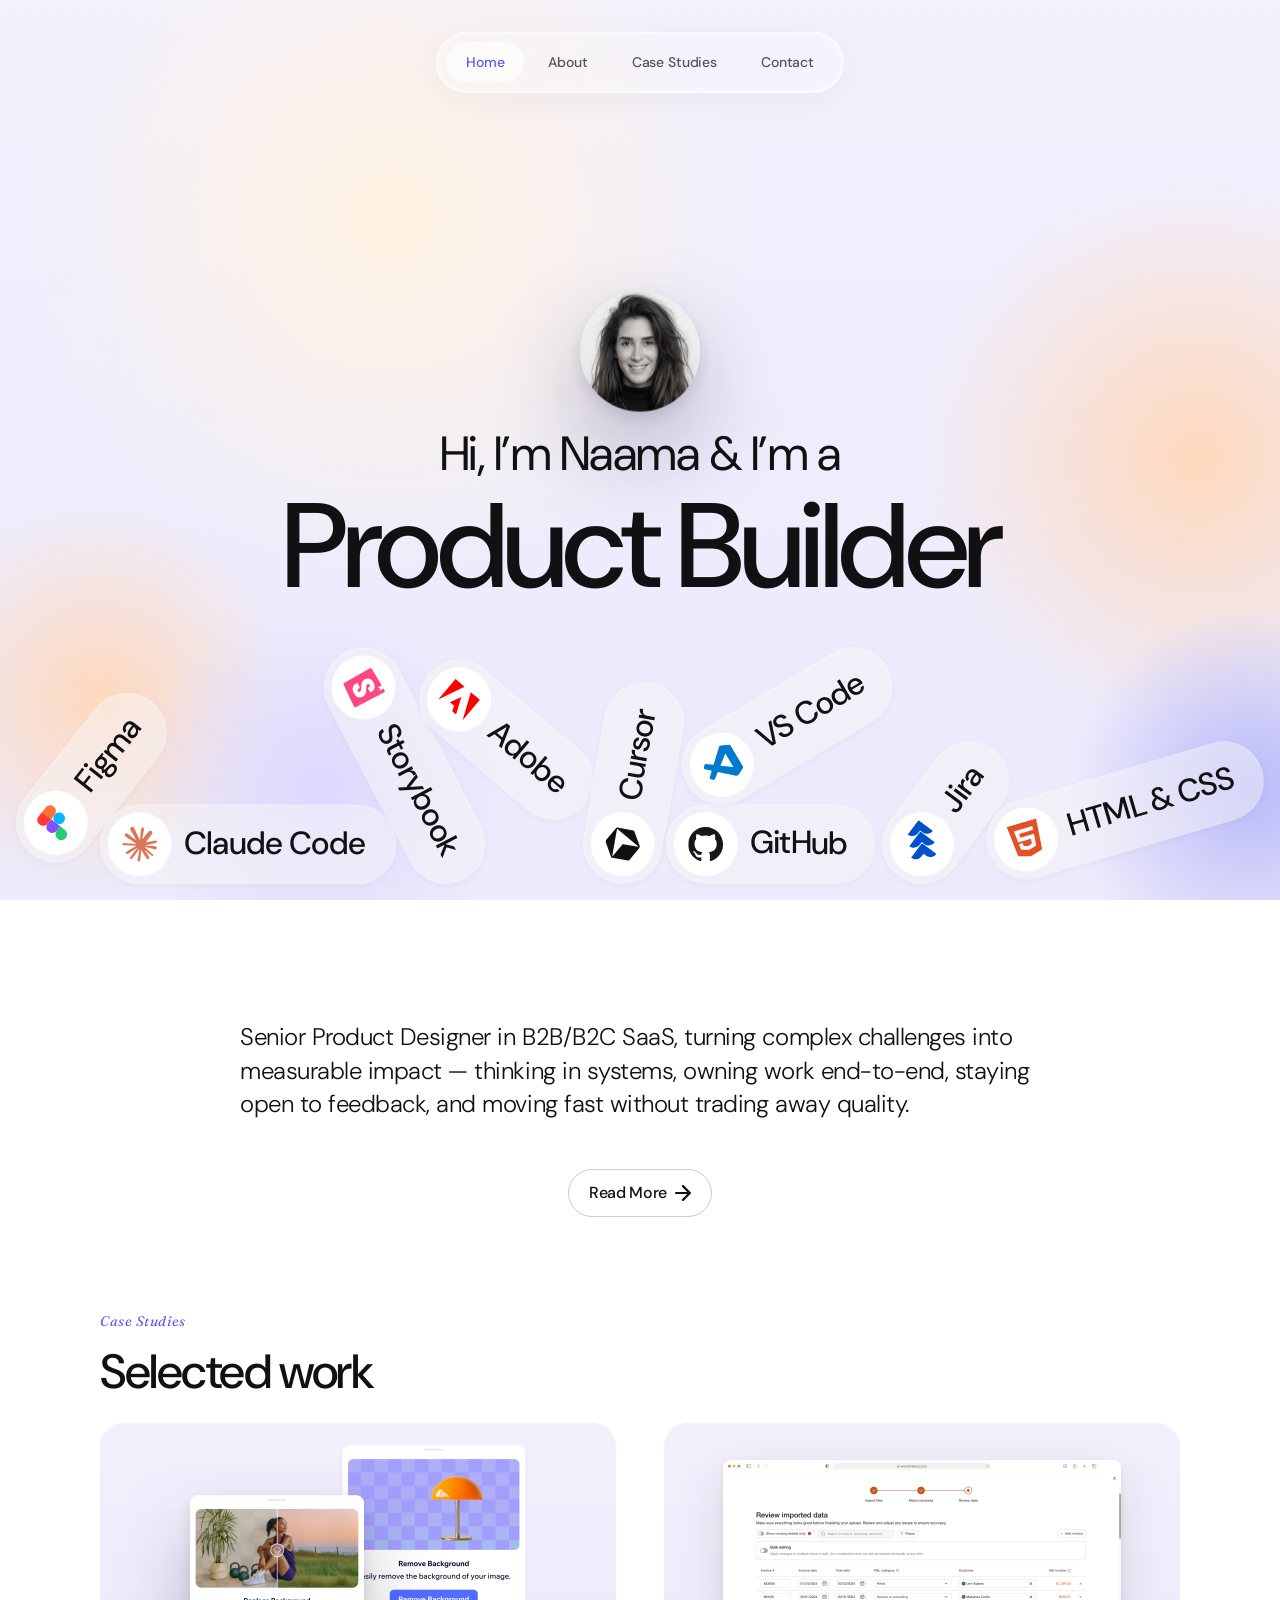
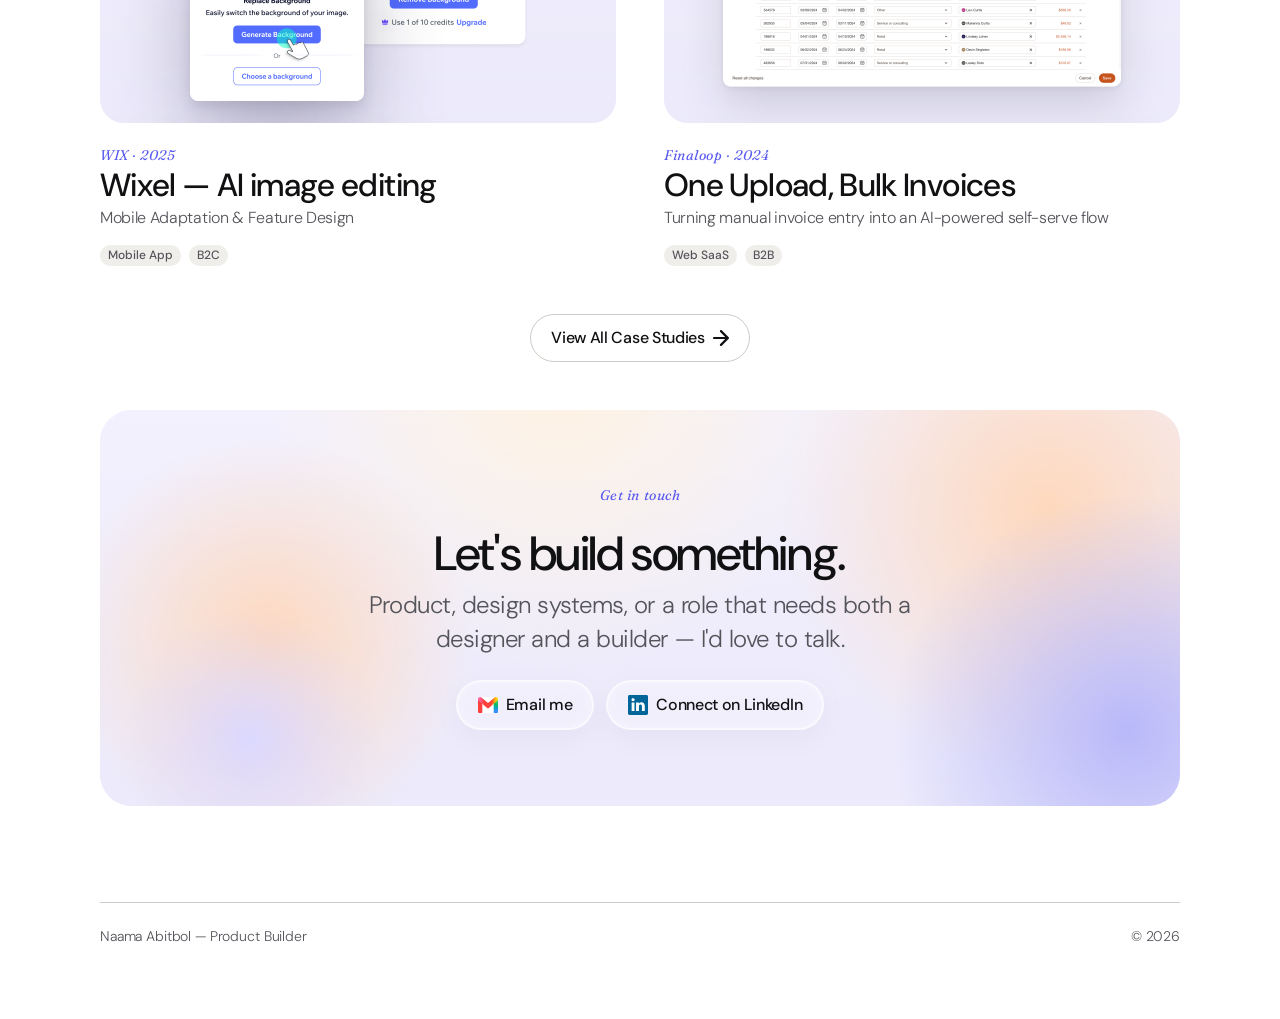
==== index.html @ 1ea3f9e9 "Nav: sticky Back bar on mobile + instant (un-animated) back-to-top The project-page "← Back" bar was" ====
<!DOCTYPE html>
<html lang="en">
<head>
  <meta charset="UTF-8" />
  <meta name="viewport" content="width=device-width, initial-scale=1.0" />
  <title>Naama Abitbol — Product Builder</title>
  <link rel="preconnect" href="https://fonts.googleapis.com" />
  <link rel="preconnect" href="https://fonts.gstatic.com" crossorigin />
  <link rel="stylesheet" href="https://fonts.googleapis.com/css2?family=DM+Sans:ital,opsz,wght@0,9..40,300..700;1,9..40,300..700&display=swap" />
  <link rel="stylesheet" href="https://fonts.googleapis.com/css2?family=Fraunces:ital,opsz,SOFT,WONK@1,9..144,0,1&display=swap" />
  <link rel="stylesheet" href="css/tokens.css?v=6" />
  <link rel="stylesheet" href="css/site.css?v=25" />
  <link rel="stylesheet" href="css/components.css?v=7" />
  <link rel="stylesheet" href="css/mobile.css?v=47" />
</head>
<body>

  <div class="nav-wrap nav-overlay">
    <nav class="nav" aria-label="Main">
      <a href="index.html" class="active">Home</a>
      <a href="about.html">About</a>
      <a href="case-studies.html">Case Studies</a>
      <a href="index.html#contact" data-contact-link>Contact</a>
    </nav>
  </div>

  <!-- Hero -->
  <header class="hero">
    <div class="hero-glows" aria-hidden="true">
      <span class="glow glow-cream"></span>
      <span class="glow glow-peach"></span>
      <span class="glow glow-peach-2"></span>
      <span class="glow glow-lilac"></span>
      <span class="glow glow-periwinkle"></span>
    </div>
    <canvas id="hero-canvas" class="hero-canvas" aria-hidden="true"></canvas>

    <div class="hero-intro">
      <img class="hero-profile" src="assets/home/profile.jpg" alt="Naama Abitbol" />
      <div class="hero-lines">
        <p class="h2 line-1">Hi, I’m Naama &amp; I’m a</p>
        <h1 class="display line-2">Product Builder</h1>
      </div>
    </div>

    <canvas id="chips-canvas" class="chips-canvas" aria-hidden="true"></canvas>

    <!-- measured by the physics sim; visible fallback when motion is reduced -->
    <div class="chips-measure" aria-hidden="true">
      <span class="logo-chip"><span class="logo-circle"><img src="assets/home/chip-figma.svg" alt="" /></span><span class="chip-label">Figma</span></span>
      <span class="logo-chip"><span class="logo-circle"><img src="assets/home/chip-claude.svg" alt="" /></span><span class="chip-label">Claude Code</span></span>
      <span class="logo-chip"><span class="logo-circle"><img src="assets/home/chip-storybook.svg" alt="" /></span><span class="chip-label">Storybook</span></span>
      <span class="logo-chip"><span class="logo-plain"><img src="assets/home/chip-adobe.svg" alt="" /></span><span class="chip-label">Adobe</span></span>
      <span class="logo-chip"><span class="logo-circle"><img src="assets/home/chip-cursor.svg" alt="" /></span><span class="chip-label">Cursor</span></span>
      <span class="logo-chip"><span class="logo-circle"><img src="assets/home/chip-github.svg" alt="" /></span><span class="chip-label">GitHub</span></span>
      <span class="logo-chip"><span class="logo-circle"><img src="assets/home/chip-vscode.svg" alt="" /></span><span class="chip-label">VS Code</span></span>
      <span class="logo-chip"><span class="logo-circle"><img src="assets/home/chip-jira.svg" alt="" /></span><span class="chip-label">Jira</span></span>
      <span class="logo-chip"><span class="logo-circle"><img src="assets/home/chip-html.svg" alt="" /></span><span class="chip-label">HTML &amp; CSS</span></span>
    </div>

  </header>

  <!-- Selected Work -->
  <section class="selected-work">
    <div class="home-bio reveal">
      <p class="body-1">Senior Product Designer in B2B/B2C SaaS, turning complex challenges into measurable impact — thinking in systems, owning work end-to-end, staying open to feedback, and moving fast without trading away quality.</p>
      <a class="btn" href="about.html">Read More<span class="btn-icon arrow-nudge"><img src="assets/shared/icons/arrow-right-s.svg" alt="" /></span></a>
    </div>
    <div class="work-content">
      <div class="work-header reveal">
        <p class="label-serif">Case Studies</p>
        <h2 class="h2-med">Selected work</h2>
      </div>
      <div class="work-cards">
        <a class="project-card reveal" href="projects/wixel.html">
          <div class="cover"><img src="assets/home/cover-wixel.png?v=2" alt="Wixel — AI image editing" loading="lazy" style="width:100%;height:100%;object-fit:cover;display:block;" /></div>
          <div class="card-body">
            <div class="card-head">
              <p class="label-serif">WIX · 2025</p>
              <div class="card-title-row">
                <div class="text-block">
                    <h3 class="h3-med">Wixel — AI image editing</h3>
                    <p class="body-3 desc">Mobile Adaptation &amp; Feature Design</p>
                </div>
                <span class="card-arrow" aria-hidden="true"><img src="assets/shared/icons/arrow-right-16.svg" alt="" /></span>
              </div>
            </div>
            <div class="card-tags">
              <span class="tag-small">Mobile App</span>
              <span class="tag-small">B2C</span>
            </div>
          </div>
        </a>
        <a class="project-card reveal" href="projects/finaloop.html">
          <div class="cover"><img src="assets/home/cover-finaloop.png" alt="One Upload, Bulk Invoices" loading="lazy" style="width:100%;height:100%;object-fit:cover;display:block;" /></div>
          <div class="card-body">
            <div class="card-head">
              <p class="label-serif">Finaloop · 2024</p>
              <div class="card-title-row">
                <div class="text-block">
                    <h3 class="h3-med">One Upload, Bulk Invoices</h3>
                    <p class="body-3 desc">Turning manual invoice entry into an AI-powered self-serve flow</p>
                </div>
                <span class="card-arrow" aria-hidden="true"><img src="assets/shared/icons/arrow-right-16.svg" alt="" /></span>
              </div>
            </div>
            <div class="card-tags">
              <span class="tag-small">Web SaaS</span>
              <span class="tag-small">B2B</span>
            </div>
          </div>
        </a>
      </div>
      <a class="btn reveal" href="case-studies.html">View All Case Studies<span class="btn-icon arrow-nudge"><img src="assets/shared/icons/arrow-right-s.svg" alt="" /></span></a>
    </div>
  </section>

  <!-- Contact -->
  <section class="contact-anchor" id="contact">
    <div class="contact-section">
      <div class="contact-content">
        <p class="label-serif">Get in touch</p>
        <div class="contact-body">
          <h2 class="h2-med">Let's build something.</h2>
          <p class="body-1 sub">Product, design systems, or a role that needs both a designer and a builder — I'd love to talk.</p>
        </div>
        <div class="contact-actions">
          <a class="btn btn-plain" href="mailto:naamaabut@gmail.com"><span class="btn-icon-20"><img src="assets/shared/icons/logo-gmail.svg?v=2" alt="" /></span>Email me</a>
          <a class="btn btn-plain" href="https://www.linkedin.com/in/naama-abitbol-475aa8166/" target="_blank" rel="noopener"><span class="btn-icon-20"><img src="assets/shared/icons/logo-linkedin.svg" alt="" /></span>Connect on LinkedIn</a>
        </div>
      </div>
    </div>
  </section>

  <!-- Footer -->
  <div class="footer-margin" style="max-width: 1080px; padding-top: var(--xxl);">
    <footer class="footer">
      <div class="footer-inner">
        <p>Naama Abitbol — Product Builder</p>
        <p>© 2026</p>
      </div>
    </footer>
  </div>

  <script src="js/vendor/matter.min.js"></script>
  <script src="js/home-hero.js?v=7"></script>
  <script src="js/site.js?v=3"></script>
  <script src="js/fill-button.js"></script>
  <script src="js/contact-glow.js"></script>
</body>
</html>
---- css/tokens.css ----
/* ============================================================
   Portfolio 2026 — tokens.css
   1:1 mirror of the Figma file variables (Portfolio-2026,
   hWWzCSASzzsT63rYOD2FqD). Single source of truth — every
   value below traces to a named Figma variable or text style.
   Do not restyle by hand; sync from Figma.
   ============================================================ */

:root {
  /* color */
  --accent: #5B5BF0;          /* accent */
  --ink: #111113;             /* ink */
  --body: #54545B;            /* body */
  --card: #F5F4F1;            /* card */
  --chip: #EFEEEA;            /* chip (Tag Small 329:1299) */
  --line: #CCCBC5;            /* line */
  --pill: #FFFFFF;            /* pill */
  --ground: #FFFFFF;          /* ground */
  --white: #FFFFFF;           /* Basic/White */
  --primary-500: #7547FF;     /* Primary/Primary 500 (Penny DS) */
  --alpha-10: rgba(255, 255, 255, 0.10);  /* Alpha/10% */
  --alpha-25: rgba(255, 255, 255, 0.25);  /* Alpha/25% */
  --alpha-45: rgba(255, 255, 255, 0.45);  /* Alpha/45% */
  --alpha-60: rgba(255, 255, 255, 0.60);  /* Alpha/60% */
  /* glass pills (Navigation 108:1008, Button/Glass 180:1785): inner white rim from top-left + soft inner shade */
  --glass-glow: inset 10px 10px 20px -6px rgba(255, 255, 255, 0.95), inset 30px 30px 60px -10px rgba(255, 255, 255, 0.55), inset -4px -8px 16px -6px rgba(17, 17, 19, 0.06);
  /* frosted-glass recipe: crisp inner highlight + backdrop blur (nav + glass buttons) */
  --glass-bg: rgba(255, 255, 255, 0.20);
  --glass-border-color: rgba(255, 255, 255, 0.60);
  --glass-shadow: inset 0 0 12px rgba(255, 255, 255, 0.3), 0 8px 32px rgba(0, 0, 0, 0.04);
  --glass-blur: blur(12px);

  /* spacing */
  --3xs: 2px;
  --xxs: 4px;
  --xs: 8px;
  --s: 12px;
  --sm: 16px;
  --m: 20px;
  --ml: 24px;
  --l: 32px;
  --xl: 40px;
  --xxl: 48px;
  --max: 72px;

  /* radius */
  --radius-xxs: 4px;
  --radius-xs: 8px;
  --radius-s: 12px;
  --radius-sm: 16px;
  --radius-md: 20px;
  --radius-lg: 24px;
  --radius-xl: 32px;
  --radius-full: 999px;

  /* effects */
  --shadow-card: 0 1px 2px rgba(17, 17, 19, 0.04), 0 12px 40px rgba(17, 17, 19, 0.06);   /* Shadow/Card */
  --shadow-float: 0 6px 16px rgba(30, 25, 60, 0.12), 0 40px 90px rgba(30, 25, 60, 0.28); /* Shadow/Float */
  --shadow-shot: 0 2px 6px rgba(17, 17, 19, 0.08), 0 18px 50px rgba(17, 17, 19, 0.14);   /* Shadow/Shot */
  --shadow-nav: 0 2px 6px rgba(17, 17, 19, 0.08);

  /* hero / contact gradient fills */
  --grad-top: #f3f1fe;
  --grad-bottom: #eceafb;
}

/* ---------- Type ramp (Desktop/*) ---------- */
.display   { font-size: 120px; font-weight: 500; line-height: 1.05; letter-spacing: -0.04em; } /* Desktop/Display */
.h1        { font-size: 76px;  font-weight: 500; line-height: 1.05; letter-spacing: -0.03em; } /* Desktop/Heading/H1 */
.h2        { font-size: 48px;  font-weight: 400; line-height: 1.1;  letter-spacing: -0.01em; } /* Desktop/Heading/H2 */
.h2-med    { font-size: 48px;  font-weight: 500; line-height: 1.1;  letter-spacing: -0.03em; } /* Desktop/Heading/H2 Medium */
.h3        { font-size: 32px;  font-weight: 400; line-height: 1.1;  letter-spacing: -0.02em; } /* Desktop/Heading/H3 */
.h3-med    { font-size: 32px;  font-weight: 500; line-height: 1.1;  letter-spacing: -0.02em; } /* Desktop/Heading/H3 · Medium */
.number    { font-size: 56px;  font-weight: 500; line-height: 1.2;  letter-spacing: -0.03em; } /* Desktop/Number */
.body-1    { font-size: 24px;  font-weight: 300; line-height: 1.4;  letter-spacing: -0.02em; } /* Desktop/Body/Body 1 */
.body-2    { font-size: 20px;  font-weight: 300; line-height: 1.4;  letter-spacing: -0.02em; } /* Desktop/Body/Body 2 */
.body-2-med{ font-size: 20px;  font-weight: 500; line-height: 1.4;  letter-spacing: -0.03em; } /* Desktop/Body/Body 2 Medium */
.body-2-italic { font-size: 20px; font-weight: 300; font-style: italic; line-height: 1.4; letter-spacing: -0.02em; } /* Desktop/Body/Body 2 Italic */
.body-3    { font-size: 16px;  font-weight: 300; line-height: 1.4;  letter-spacing: -0.02em; } /* Desktop/Body/Body 3 */
.body-3-med{ font-size: 16px;  font-weight: 500; line-height: 1.4;  letter-spacing: -0.02em; } /* Desktop/Body/Body 3 Medium */
.label-med { font-size: 14px;  font-weight: 500; line-height: 1.2;  letter-spacing: -0.01em; } /* Desktop/Label/Medium */
.label-reg { font-size: 14px;  font-weight: 300; line-height: 1.4;  letter-spacing: -0.01em; } /* Desktop/Label/Regular */
.caption   { font-size: 12px;  font-weight: 400; line-height: 1.4;  letter-spacing: 0; }       /* Desktop/Label/Caption */
.caption-med { font-size: 12px; font-weight: 500; line-height: 1.4; letter-spacing: 0; }       /* Desktop/Label/Caption Medium */
.label-serif {                                                                                  /* Desktop/Label/Serif */
  font-family: "Fraunces", serif;
  font-style: italic;
  font-size: 14px;
  font-weight: 400;
  line-height: 1.2;
  letter-spacing: 0.04em;
  color: var(--accent);
  font-variation-settings: "SOFT" 0, "WONK" 1;
}
---- css/site.css ----
/* ============================================================
   Portfolio 2026 — site.css
   Layout + shared components. Tokens and the type ramp live in
   tokens.css (1:1 from the Figma variables) — link it first.
   ============================================================ */

/* ---------- Base ---------- */
*, *::before, *::after { box-sizing: border-box; }

html { scroll-behavior: smooth; }

body {
  margin: 0;
  background: var(--ground);
  color: var(--ink);
  font-family: "DM Sans", -apple-system, sans-serif;
  font-optical-sizing: auto;
  -webkit-font-smoothing: antialiased;
  text-rendering: optimizeLegibility;
}

img { display: block; max-width: 100%; }
figure, figcaption { margin: 0; padding: 0; }
p { margin: 0; }
h1, h2, h3, h4 { margin: 0; font-weight: inherit; }
a { color: inherit; text-decoration: none; }
button { font: inherit; border: 0; background: none; padding: 0; cursor: pointer; color: inherit; }

/* ---------- Navigation pill ---------- */
.nav-wrap {
  position: sticky;
  top: 0;
  z-index: 100;
  display: flex;
  justify-content: center;
  align-items: flex-start; /* nav keeps its natural height even in the 0-height overlay variant */
  padding: 32px 0 24px;
  pointer-events: none;
}
.nav-wrap .nav { pointer-events: auto; }
/* overlay variant (Home): fixed so it takes zero flow space — the hero stays full-fold behind it */
.nav-wrap.nav-overlay { position: fixed; top: 0; left: 0; right: 0; height: auto; padding: 32px 0 0; overflow: visible; }
.nav {
  display: flex;
  align-items: center;
  gap: var(--xxs);
  padding: var(--xs);
  background: var(--glass-bg);
  border: 2px solid var(--glass-border-color);
  border-radius: var(--radius-full);
  box-shadow: var(--glass-shadow);
  backdrop-filter: var(--glass-blur);
  -webkit-backdrop-filter: var(--glass-blur);
}
/* .nav a states live in components.css (.Tabs 105:1587) */

/* Buttons + LinkButton live in components.css (180:1618, 178:959) */

/* ---------- Project Card ---------- */
/* Project Card — Figma 329:8184 (rest / hover / pressed) */
.project-card {
  flex: 1 1 0;
  min-width: 1px;
  display: flex;
  flex-direction: column;
}
.project-card:focus:not(:focus-visible) { outline: none; }
/* cover: rounded image; shadow lifts on hover, presses in on click */
.project-card .cover {
  height: 300px;
  border-radius: var(--radius-md);
  background: linear-gradient(to bottom, var(--grad-top), var(--grad-bottom));
  overflow: hidden;
  transition: box-shadow 0.3s ease;
}
.project-card:hover .cover { box-shadow: 0 12px 40px rgba(17, 17, 19, 0.06), 0 1px 2px rgba(17, 17, 19, 0.04); }
.project-card:active .cover { box-shadow: 0 2px 4px rgba(17, 17, 19, 0.08); }
.project-card .cover img { width: 100%; height: 100%; object-fit: cover; transition: transform 0.5s cubic-bezier(0.2, 0.7, 0.2, 1); }
.project-card:hover .cover img { transform: scale(1.03); }
/* composed cover: project shot floating over the gradient */
.project-card .cover.cover-shot { position: relative; }
.project-card .cover.cover-shot img {
  position: absolute;
  left: 50%;
  top: 36px;
  transform: translateX(-50%);
  width: 78%;
  height: auto;
  border-radius: 12px;
  box-shadow: 0 24px 60px rgba(30, 25, 60, 0.22), 0 2px 6px rgba(30, 25, 60, 0.08);
  object-fit: initial;
}
.project-card:hover .cover.cover-shot img { transform: translateX(-50%) translateY(-6px); }
/* phone-style cover: tall portrait shots */
.project-card .cover.cover-shot.cover-phone img { width: 38%; }
/* body: no fill, top padding only */
.project-card .card-body {
  display: flex;
  flex-direction: column;
  align-items: flex-start;
  gap: var(--sm);
  padding-top: var(--ml);
}
.project-card .card-head { display: flex; flex-direction: column; align-items: flex-start; gap: var(--xxs); width: 100%; }
.project-card .card-title-row { display: flex; align-items: center; gap: 10px; width: 100%; }
.project-card .text-block { flex: 1 1 0; min-width: 1px; display: flex; flex-direction: column; align-items: flex-start; gap: var(--xxs); }
.project-card .card-body .desc { color: var(--body); }
/* arrow button: hidden at rest, fades in (bordered) on hover, dark-filled on press */
.project-card .card-arrow {
  flex: none;
  width: 40px; height: 40px;
  border-radius: var(--radius-full);
  display: grid; place-items: center;
  border: 1px solid var(--line);
  background: transparent;
  opacity: 0; transform: translateY(-2px);
  transition: opacity 0.25s ease, transform 0.25s ease, background-color 0.2s ease, border-color 0.2s ease;
}
.project-card .card-arrow img { width: 16px; height: 16px; transition: filter 0.2s ease; }
.project-card:hover .card-arrow { opacity: 1; transform: none; }
.project-card:active .card-arrow { background: var(--ink); border-color: var(--ink); }
.project-card:active .card-arrow img { filter: invert(1); }
.project-card .card-tags { display: flex; gap: var(--xs); align-items: center; flex-wrap: wrap; }

/* ---------- Contact section ---------- */
.contact-anchor {
  width: 100%;
  max-width: 1160px;
  margin: 0 auto;
  padding: var(--xxl) var(--xl);
}
.contact-section {
  position: relative;
  height: 396px;
  border-radius: var(--radius-xl);
  overflow: hidden;
  background:
    radial-gradient(closest-side at 38% -6%, rgba(255, 243, 226, 1), rgba(255, 243, 226, 0) 78%),
    radial-gradient(closest-side at 82% 28%, rgba(255, 217, 190, 0.9), rgba(255, 217, 190, 0) 75%),
    radial-gradient(closest-side at 12% 48%, rgba(255, 217, 190, 0.75), rgba(255, 217, 190, 0) 75%),
    radial-gradient(closest-side at 6% 84%, rgba(220, 217, 255, 0.9), rgba(220, 217, 255, 0) 78%),
    radial-gradient(closest-side at 90% 88%, rgba(185, 185, 250, 0.95), rgba(185, 185, 250, 0) 80%),
    linear-gradient(to bottom, var(--grad-top), var(--grad-bottom));
}
.contact-canvas { position: absolute; inset: 0; width: 100%; height: 100%; }
.contact-content {
  position: absolute;
  inset: 0;
  z-index: 1;
  display: flex;
  flex-direction: column;
  align-items: center;
  justify-content: center;
  gap: var(--ml);
  text-align: center;
}
.contact-content .contact-body {
  display: flex;
  flex-direction: column;
  gap: var(--xs);
  max-width: 560px;
}
.contact-content .sub { color: var(--body); }
.contact-actions { display: flex; gap: 12px; }

/* ---------- Footer ---------- */
.footer-margin { width: 100%; margin: 0 auto; padding-top: var(--max); }
/* Figma Footer 274:7895 — border + labels share the wrapper's 1080px box, no inner padding */
.footer {
  background: #fff;
  border-top: 1px solid var(--line);
  padding: var(--ml) 0 var(--max);
}
.footer-inner {
  display: flex;
  align-items: center;
  justify-content: space-between;
  padding: 0;
  font-size: 14px;
  font-weight: 300;
  line-height: 1.4;
  letter-spacing: -0.01em;
  color: var(--body);
}

/* ---------- Scroll reveal (micro) ---------- */
.reveal {
  opacity: 0;
  transform: translateY(24px);
  transition: opacity 0.7s ease, transform 0.7s cubic-bezier(0.2, 0.7, 0.2, 1);
}
.reveal.in { opacity: 1; transform: none; }

@media (prefers-reduced-motion: reduce) {
  .reveal { opacity: 1; transform: none; transition: none; }
  html { scroll-behavior: auto; }
}

/* ============================================================
   HOME
   ============================================================ */
.hero {
  position: relative;
  /* full fold at every viewport (svh = stable height under mobile browser chrome) */
  height: 100vh;
  height: 100svh;
  min-height: 480px;
  overflow: hidden;
  background: linear-gradient(to bottom, var(--grad-top), var(--grad-bottom));
}
.hero-canvas { position: absolute; inset: 0; width: 100%; height: 100%; }
/* CSS fallback glows if canvas JS fails; hidden once canvas is live */
.hero-glows { position: absolute; inset: 0; pointer-events: none; }
.hero.canvas-live .hero-glows { display: none; }
.hero-glows .glow { position: absolute; border-radius: 50%; filter: blur(60px); }
.glow-cream       { left: 12.5%; top: -25.7%; width: 62.5%; height: 91%;  background: rgba(255, 243, 226, 0.9); }
.glow-peach       { left: 52.8%; top: 5.7%;   width: 52.8%; height: 80%;  background: rgba(255, 217, 190, 0.8); }
.glow-peach-2     { left: -6.3%; top: 23.7%;  width: 52.8%; height: 80%;  background: rgba(255, 217, 190, 0.8); }
.glow-lilac       { left: -11.1%; top: 40%;   width: 47.2%; height: 85.7%; background: rgba(220, 217, 255, 0.9); }
.glow-periwinkle  { left: 68.1%; top: 60%;    width: 38.9%; height: 62.9%; background: rgba(185, 185, 250, 0.9); }


.hero-intro {
  position: absolute;
  left: 50%;
  top: 50%;
  transform: translate(-50%, -50%);
  width: min(1080px, 90%);
  display: flex;
  flex-direction: column;
  align-items: center;
  gap: var(--sm);
  text-align: center;
  z-index: 10;
  pointer-events: none;
}
.hero-profile {
  width: 120px;
  height: 120px;
  border-radius: var(--radius-full);
  object-fit: cover;
  box-shadow: 0 40px 90px rgba(30, 25, 60, 0.28), 0 6px 16px rgba(30, 25, 60, 0.12);
}
.hero-lines {
  display: flex;
  flex-direction: column;
  gap: var(--3xs);
  width: 100%;
}

/* hero header entrance (preserved animation language) */
.hero-profile,
.hero-intro .line-1,
.hero-intro .line-2 {
  opacity: 0;
  transform: translateY(28px);
  animation: hero-rise 0.9s cubic-bezier(0.16, 1, 0.3, 1) forwards;
}
.hero-intro .line-1 { animation-delay: 0.08s; }
.hero-intro .line-2 { animation-delay: 0.18s; }
@keyframes hero-rise {
  to { opacity: 1; transform: none; }
}

/* physics chips canvas sits above gradient, below nav */
.chips-canvas { position: absolute; inset: 0; width: 100%; height: 100%; z-index: 20; }
/* hidden DOM chips used for measurement / no-JS fallback */
.chips-measure {
  position: absolute;
  top: 0; left: 0;
  visibility: hidden;
  pointer-events: none;
  display: flex;
  flex-wrap: wrap;
  gap: var(--xs);
}
.logo-chip {
  display: inline-flex;
  align-items: center;
  gap: var(--s);
  padding: var(--xs) var(--ml) var(--xs) var(--xs);
  border-radius: var(--radius-full);
  background: rgba(255, 255, 255, 0.45);
  box-shadow: 0 2px 6px rgba(17, 17, 19, 0.08);
  white-space: nowrap;
}
.logo-chip .logo-circle {
  width: 64px; height: 64px;
  border-radius: 50%;
  background: #fff;
  display: grid;
  place-items: center;
  flex: none;
  overflow: hidden;
}
.logo-chip .logo-circle img { width: 34.9px; height: 34.9px; object-fit: contain; }
.logo-chip .logo-plain { width: 64px; height: 64px; flex: none; }
.logo-chip .logo-plain img { width: 100%; height: 100%; }
.logo-chip .chip-label {
  font-size: 32px;
  font-weight: 500;
  line-height: 1.1;
  letter-spacing: -0.02em;
  color: var(--ink);
}
/* reduced-motion fallback: chips shown as a static row at the hero base */
.chips-measure.chips-static {
  visibility: visible;
  top: auto;
  bottom: var(--ml);
  left: 50%;
  transform: translateX(-50%) scale(0.62);
  transform-origin: bottom center;
  width: 150%;
  justify-content: center;
  z-index: 20;
}

/* Selected work */
.selected-work {
  background: #fff;
  display: flex;
  flex-direction: column;
  align-items: center;
  gap: var(--xxl);
  padding: var(--max) 0 0;
}
.home-bio {
  max-width: 800px;
  width: 100%;
  padding: var(--xxl) 0;
  display: flex;
  flex-direction: column;
  align-items: center;
  gap: var(--xxl);
}
.home-bio p { color: var(--ink); text-align: left; width: 100%; } /* Figma 190:1072 */
.work-content {
  width: 100%;
  max-width: 1160px;
  padding: 0 var(--xl);
  display: flex;
  flex-direction: column;
  align-items: center;
  gap: var(--ml);
}
.work-content .btn { margin-top: var(--ml); }
.work-header {
  width: 100%;
  max-width: 1080px;
  display: flex;
  flex-direction: column;
  align-items: flex-start;
  gap: var(--sm);
}
.work-cards {
  width: 100%;
  max-width: 1080px;
  display: flex;
  align-items: stretch;
  gap: var(--xxl);
}

/* ============================================================
   ABOUT
   ============================================================ */
.about-intro {
  width: 100%;
  max-width: 800px;
  margin: 0 auto;
  padding: 120px 0 var(--xxl);
  display: flex;
  flex-direction: column;
  gap: var(--ml);
}
.about-intro .heading-block { display: flex; flex-direction: column; gap: var(--sm); }
.about-intro p.para { color: var(--ink); }
.about-intro .body-2-med { font-size: 20px; font-weight: 500; line-height: 1.4; letter-spacing: -0.03em; color: var(--ink); }

.numbered-list { display: flex; flex-direction: column; gap: var(--xs); }
.numbered-list .list-item { display: flex; gap: var(--xs); align-items: flex-start; }
.numbered-list .num { font-size: 20px; font-weight: 300; line-height: 1.4; letter-spacing: -0.02em; color: var(--ink); white-space: nowrap; }
.numbered-list .text { flex: 1; font-size: 20px; font-weight: 300; line-height: 1.4; letter-spacing: -0.02em; color: var(--ink); }
.numbered-list .text strong { font-weight: 500; letter-spacing: -0.03em; }

/* Recommendations strip */
.recs {
  width: 100%;
  max-width: 1160px;
  margin: 0 auto;
  padding: var(--xxl) var(--xl);
  display: flex;
  flex-direction: column;
  gap: var(--ml);
}
.recs .label-serif { letter-spacing: 4px; }
.reviews {
  background: var(--card);
  border-radius: var(--radius-xl);
  padding: var(--xxl);
  display: flex;
  gap: var(--ml);
  overflow-x: auto;
  scroll-snap-type: x mandatory;
  /* keep snap points inside the 48px padding (otherwise the first card snaps flush to the edge) */
  scroll-padding: 0 var(--xxl);
  -webkit-overflow-scrolling: touch;
}
.reviews::-webkit-scrollbar { height: 8px; }
.reviews::-webkit-scrollbar-thumb { background: var(--line); border-radius: 999px; }
.reviews .review {
  flex: none;
  width: 744px;
  max-width: 82vw;
  border: 1px solid var(--line);
  border-radius: var(--radius-lg);
  overflow: hidden;
  scroll-snap-align: start;
  background: #fff;
}
.reviews .review img { display: block; width: 100%; height: auto; }

.experience {
  width: 100%;
  max-width: 800px;
  margin: 0 auto;
  padding: var(--xxl) 0;
  display: flex;
  flex-direction: column;
  align-items: center;
  gap: var(--ml);
}
.experience .label-serif { width: 100%; letter-spacing: 4px; }
.exp-rows { width: 100%; }
.exp-row {
  display: flex;
  align-items: flex-start;
  padding: 20px 0;
  border-top: 1px solid var(--line);
  font-size: 16px;
  line-height: 1.4;
  letter-spacing: -0.02em;
  transition: background-color 0.25s ease;
}
.exp-row:hover { background: linear-gradient(to right, transparent, rgba(245, 244, 241, 0.8) 12%, rgba(245, 244, 241, 0.8) 88%, transparent); }
.exp-row .company { width: 280px; font-weight: 500; color: var(--ink); }
.exp-row .role { flex: 1; font-weight: 300; color: var(--body); }
.exp-row .years { width: 120px; text-align: right; font-weight: 300; color: var(--body); }

/* ============================================================
   CASE STUDIES
   ============================================================ */
.cs-header {
  width: 100%;
  max-width: 800px;
  margin: 0 auto;
  padding: 120px 0 var(--xxl);
  display: flex;
  flex-direction: column;
  gap: var(--ml);
}
.cs-header .heading-block { display: flex; flex-direction: column; gap: var(--sm); }
.cs-header .sub { color: var(--ink); }
.cs-grid {
  width: 100%;
  max-width: 1160px;
  margin: 0 auto;
  padding: var(--xxl) var(--xl);
  display: flex;
  flex-direction: column;
  align-items: center;
  gap: var(--xxl);
}
.cs-row {
  width: 100%;
  max-width: 1080px;
  display: flex;
  align-items: stretch;
  gap: var(--xxl);
}
/* last row with a single card keeps half width, left-aligned */
.cs-row.single { justify-content: flex-start; }
.cs-row.single .project-card { flex: 0 1 calc((100% - var(--xxl)) / 2); }

/* ============================================================
   Responsive — mobile adaptation from the same tokens
   ============================================================ */
@media (max-width: 900px) {
  .display { font-size: 64px; letter-spacing: -0.05em; }
  .h1 { font-size: 48px; }
  .h2, .h2-med { font-size: 36px; }
  .body-1 { font-size: 20px; }

  .work-cards, .cs-row { flex-direction: column; }
  .home-bio, .about-intro, .experience, .cs-header { padding-left: var(--ml); padding-right: var(--ml); }
  .footer { width: calc(100% - 48px); margin: 0 auto; }
  .contact-anchor { padding: 0 var(--ml); }
  .contact-content { padding: 0 var(--ml); }
  .contact-content .contact-body { max-width: 100%; }
  .contact-actions { flex-wrap: wrap; justify-content: center; }
  .exp-row { flex-wrap: wrap; gap: 4px; }
  .exp-row .company { width: 100%; }
  .exp-row .role { flex: 1 1 auto; }
  .exp-row .years { width: auto; }
}
@media (max-width: 540px) {
  .display { font-size: 48px; letter-spacing: -0.03em; }
  .h1 { font-size: 40px; }
  .h2, .h2-med { font-size: 32px; }
  .h3, .h3-med { font-size: 24px; }
  .body-1 { font-size: 20px; }
  .hero-profile { width: 96px; height: 96px; }
  .nav a { padding: var(--s) var(--sm); }
  .contact-section { height: auto; padding: var(--max) 0; }
  .contact-content { position: relative; inset: auto; padding: 0 var(--sm); }
  .contact-actions { flex-wrap: wrap; justify-content: center; }
}

/* ---------- Small phones (iPhone 13+, Android 360-430) ---------- */
@media (max-width: 400px) {
  .nav { gap: 0; padding: 6px; }
  .nav a { padding: 10px 12px; font-size: 13px; }
}
@media (max-width: 480px) {
  .about-intro { padding-top: 96px; }
  .cs-header { padding-top: 96px; }
  .home-bio p { text-align: left; }
  .selected-work { padding-top: var(--xxl); }
  .work-cards { flex-direction: column; }
  .reviews { padding: var(--sm); gap: var(--sm); scroll-padding: 0 var(--sm); }
  .reviews .review { max-width: 88vw; }
  .recs { padding: var(--l) var(--sm); }
  .contact-anchor { padding: var(--l) var(--sm); }
  .footer { width: calc(100% - 32px); margin: 0 auto; padding: var(--ml) 0 var(--l); }
  .footer-margin { padding-top: var(--l) !important; }
  .exp-row { font-size: 15px; }
  .cs-grid { padding: var(--l) var(--sm); }
  .cs-row { flex-direction: column; }
}
---- css/components.css ----
/* ============================================================
   Portfolio 2026 — components.css
   Component library, 1:1 from the Figma "Components" section
   (158:237). Every state below maps to a Figma variant:
   - Button        180:1618  Size=Small/Large · Type=Default/Glass · State=Default/Hover
   - .Tabs         105:1587  State=Default/Hover/selected
   - LinkButton    178:959   State=Default/Hover/Pressed
   - ButtonIcon    107:1702  State=Default/hover/pressed
   - Tag           103:17773 · Coaunter 106:1606
   Hover fill animation (cursor-origin clip-path) — js/fill-button.js.
   ============================================================ */

/* ---------- Button (pill) ---------- */
.btn {
  display: inline-flex;
  align-items: center;
  gap: var(--xs);
  padding: var(--s) var(--m);
  border-radius: var(--radius-full);
  background: var(--pill);
  border: 1px solid var(--line);
  font-size: 16px;
  font-weight: 500;
  line-height: 1.4;
  letter-spacing: -0.02em;
  color: var(--ink);
  position: relative;
  overflow: hidden;
  isolation: isolate;
  cursor: pointer;
  -webkit-tap-highlight-color: transparent;
  transition: color 0.2s ease, border-color 0.2s ease, transform 0.18s cubic-bezier(0.2, 0.7, 0.3, 1.2);
}
/* Size=Large */
.btn.btn-lg { padding: var(--s) var(--ml); gap: var(--s); font-size: 24px; }
/* cursor-origin fill layer (js/fill-button.js) */
.btn .btn-fill {
  position: absolute;
  inset: 0;
  z-index: 0;
  background: var(--ink);
  clip-path: circle(0px at 50% 50%);
  pointer-events: none;
  will-change: clip-path;
}
.btn .btn-label {
  position: relative;
  z-index: 1;
  display: inline-flex;
  align-items: center;
  gap: inherit;
}
/* State=Hover (Type=Default): ink fill, ground label */
.btn:hover { color: var(--ground); }
.btn:hover .btn-icon img,
.btn:hover .btn-icon-20 img { filter: invert(1); }
.btn .btn-icon img, .btn .btn-icon-20 img { transition: filter 0.2s ease; }
.btn:active { transform: scale(0.97); }
/* Type=Glass: transparent → pill-white fill on hover; brand icons stay colored */
/* Glass (180:1785): glass pill — Alpha/10 fill + inner rim glow, like the Navigation pills */
.btn.btn-plain {
  background: var(--glass-bg);
  border: 2px solid var(--glass-border-color);
  color: var(--ink);
  box-shadow: var(--glass-shadow);
  backdrop-filter: var(--glass-blur);
  -webkit-backdrop-filter: var(--glass-blur);
}
.btn.btn-plain .btn-fill { background: var(--pill); }
.btn.btn-plain:hover { color: var(--ink); }
.btn.btn-plain:hover .btn-icon img,
.btn.btn-plain:hover .btn-icon-20 img { filter: none; }
/* fallback when JS didn't attach the fill layer */
.btn:not(.has-fill):hover { background: var(--ink); }
.btn.btn-plain:not(.has-fill):hover { background: var(--pill); }

.btn .btn-icon { width: 16px; height: 16px; display: grid; place-items: center; flex: none; }
.btn .btn-icon img { width: 100%; height: 100%; }
.btn .btn-icon-20 { width: 20px; height: 20px; display: grid; place-items: center; flex: none; }
.btn .btn-icon-20 img { width: 100%; height: 100%; object-fit: contain; }
.btn:hover .arrow-nudge { transform: translateX(2px); }
.arrow-nudge { transition: transform 0.2s ease; }

/* ---------- .Tabs (navigation items) ---------- */
.nav a {
  display: block;
  padding: var(--s) var(--m);
  border-radius: var(--radius-full);
  font-size: 14px;
  font-weight: 500;
  line-height: 1.2;
  letter-spacing: -0.01em;
  color: var(--body);
  transition: color 0.2s ease, background-color 0.2s ease, transform 0.15s ease;
}
/* State=Hover: ink text (no background, per 184:2236) */
.nav a:hover { color: var(--ink); }
.nav a:active { transform: scale(0.96); }
/* State=selected */
.nav a.active { background: var(--alpha-60); color: var(--accent); }

/* ---------- LinkButton (Read case study) ---------- */
.link-btn {
  display: inline-flex;
  align-items: center;
  gap: var(--xxs);
  font-size: 14px;
  font-weight: 500;
  line-height: 1.2;
  letter-spacing: -0.01em;
  color: var(--ink);
  transition: color 0.15s ease;
}
.link-btn .icon { width: 16px; height: 16px; display: grid; place-items: center; transition: transform 0.2s ease; }
/* arrow as currentColor mask so it follows the label color in every state (Figma 178:956) */
.link-btn .icon img { display: none; }
.link-btn .icon::after {
  content: '';
  width: 10.83px; height: 10.83px;
  background: currentColor;
  -webkit-mask: url("../assets/shared/icons/arrow-right-s.svg") center / contain no-repeat;
  mask: url("../assets/shared/icons/arrow-right-s.svg") center / contain no-repeat;
}
/* State=Hover: arrow nudge only (no underline) */
.link-btn, .link-btn:hover, .link-btn:active,
.project-card:hover .link-btn, .project-card:active .link-btn { text-decoration: none; }
.link-btn:hover .icon, .project-card:hover .link-btn .icon { transform: translateX(3px); }
/* State=Pressed: accent label + accent arrow (no underline) */
.link-btn:active, .project-card:active .link-btn { color: var(--accent); }

/* ---------- Scroll arrows for sideways galleries ---------- */
.scroll-wrap { position: relative; width: 100%; --fade-bg: var(--card); }
/* soft edge fade (in the card's bg color) so scrollable content doesn't cut off sharply */
.scroll-wrap::before, .scroll-wrap::after {
  content: ''; position: absolute; top: 0; bottom: 0; width: 64px;
  z-index: 4; pointer-events: none; opacity: 0; transition: opacity 0.25s ease;
}
.scroll-wrap::before { left: 0; background: linear-gradient(to right, var(--fade-bg), rgba(0,0,0,0)); }
.scroll-wrap::after { right: 0; background: linear-gradient(to left, var(--fade-bg), rgba(0,0,0,0)); }
.scroll-wrap.can-prev::before { opacity: 1; }
.scroll-wrap.can-next::after { opacity: 1; }
.scroll-arrow {
  position: absolute; top: 50%; transform: translateY(-50%);
  z-index: 5;
  width: 40px; height: 40px;
  border: 0; border-radius: var(--radius-full);
  background: rgba(255, 255, 255, 0.85);
  box-shadow: var(--shadow-nav);
  display: grid; place-items: center;
  cursor: pointer;
  opacity: 0; pointer-events: none;
  transition: opacity 0.25s ease, background-color 0.2s ease;
}
.scroll-arrow.show { opacity: 1; pointer-events: auto; }
.scroll-arrow:hover { background: #fff; }
.scroll-arrow.prev { left: 12px; }
.scroll-arrow.next { right: 12px; }
.scroll-arrow::after {
  content: '';
  width: 16px; height: 16px;
  background: var(--ink);
  -webkit-mask: url("../assets/shared/icons/arrow-right-16.svg") center / contain no-repeat;
  mask: url("../assets/shared/icons/arrow-right-16.svg") center / contain no-repeat;
}
.scroll-arrow.prev::after {
  -webkit-mask-image: url("../assets/shared/icons/arrow-left-16.svg");
  mask-image: url("../assets/shared/icons/arrow-left-16.svg");
}

/* ---------- ButtonIcon (40px circle, back arrow) ---------- */
.btn-icon-40 {
  width: 40px; height: 40px;
  border-radius: var(--radius-full);
  display: grid;
  place-items: center;
  flex: none;
  background: rgba(0, 0, 0, 0);
  transition: background-color 0.2s ease, border-color 0.2s ease, transform 0.15s cubic-bezier(0.2, 0.7, 0.3, 1.2);
}
/* Style=glass (107:1702 default): transparent → hover white 45% → pressed white 85% */
.page-nav:hover .btn-icon-40, .btn-icon-40:hover { background: var(--alpha-45); }
.page-nav:active .btn-icon-40, .btn-icon-40:active { background: rgba(255, 255, 255, 0.85); }
/* press micro-feedback (both styles), like the other buttons */
.btn-icon-40:active { transform: scale(0.92); }
/* Style=default (107:1701): bordered → hover chip → pressed line */
.btn-icon-40.style-default { border: 1px solid var(--line); background: transparent; }
.btn-icon-40.style-default:hover { background: var(--chip); border-color: var(--chip); }
.btn-icon-40.style-default:active { background: var(--line); border-color: var(--line); }

/* ---------- Tag ---------- */
.tag {
  display: inline-flex;
  align-items: center;
  justify-content: center;
  height: 33px;
  padding: var(--xs) var(--s);
  border-radius: var(--radius-full);
  background: var(--alpha-45);
  font-size: 14px;
  font-weight: 500;
  line-height: 1.2;
  letter-spacing: -0.01em;
  color: var(--body);
  white-space: nowrap;
}

/* ---------- Tag Small (329:1299): chip-bg pill, 12px medium ---------- */
.tag-small {
  display: inline-flex;
  align-items: center;
  justify-content: center;
  padding: var(--3xs) var(--xs);
  background: var(--chip);
  border-radius: var(--radius-full);
  font-size: 12px;
  font-weight: 500;
  line-height: 1.4;
  letter-spacing: 0;
  color: var(--body);
  white-space: nowrap;
}

/* ---------- Coaunter (22px accent circle) ---------- */
.coaunter {
  flex: none;
  width: 22px; height: 22px;
  border-radius: var(--radius-full);
  background: var(--accent);
  color: var(--pill);
  display: grid;
  place-items: center;
  font-size: 12px;
  font-weight: 600;
  line-height: 18px;
}

@media (prefers-reduced-motion: reduce) {
  .btn .btn-fill { display: none; }
  .btn:hover { background: var(--ink); }
  .btn.btn-plain:hover { background: var(--pill); }
}
---- css/mobile.css ----
/* ============================================================
   mobile.css — mobile implementation of the Figma 375 screens.
   Loads LAST (after components.css) so these overrides win the
   cascade. Desktop is untouched: every rule lives inside a
   max-width media query.

   IMPORTANT — Figma "Mobile mode" resolves the spacing/radius
   tokens to SMALLER values than the code's (desktop) tokens.css.
   These rules therefore use the explicit Mobile-mode px values,
   NOT the same-named code tokens. Mobile-mode scale:
     xxs 4 · xs 6 · s 8 · sm 12 · m 16 · ml 20 · l 24 · xl 32
     · xxl 36 · max 54   |   radius: xs 6 · sm 12 · md 16 · full 999
   ============================================================ */

/* Case-study captions carry a mobile-specific short label (.cap-mobile)
   next to the desktop-length copy (.cap-desktop). Hide the short label
   everywhere by default; the phone media query below swaps them. This is
   the ONE top-level rule in this file — it only affects new classes that
   exist on the case-study pages, so desktop is untouched. */
.cap-mobile { display: none; }

/* Carousel scroll-pagination dots (built by js/carousel-dots.js) exist
   only on the phone; on desktop the arrow controls stay. */
.dots-pagination { display: none; }

/* ============================================================
   01 · Home — 375  (Figma frame 438:7741)
   ============================================================ */
@media (max-width: 640px) {

  /* ---- Nav: mobile component (Figma 438:7782) ----
     Full-width bar (white 10%, soft shadow), tabs spread edge-to-edge,
     only the active tab is a filled pill. Bar + tabs pad py-sm(12)
     px-m(16) → ~62px tall, matching the design. */
  .nav-wrap.nav-overlay { padding: 0; }
  .nav {
    width: 100%;
    justify-content: space-between;
    gap: 0;
    padding: 12px 16px;               /* py-sm 12 · px-m 16 */
    background: var(--alpha-10);
    border: 0;
    border-radius: 0;
    box-shadow: 0 2px 6px rgba(17, 17, 19, 0.08);
  }
  .nav a {
    padding: 12px 16px;               /* py-sm 12 · px-m 16 */
    font-size: 12px;
    white-space: nowrap;
  }
  .nav a.active {
    background: var(--alpha-45);
    border-radius: var(--radius-full);
  }

  /* ---- Hero: lift the intro so the chips get room below it ---- */
  .hero-intro { top: 42%; width: 92%; gap: 8px; }
  .hero-profile { width: 104px; height: 104px; }

  /* ---- Main Container (Figma 438:7758): py-xxl(36), gap-max(54) ---- */
  .selected-work {
    padding-top: 36px;
    padding-bottom: 36px;
    gap: 54px;                        /* gap between Bio and Selected Work */
  }

  /* ---- Bio (438:7759): 20px side margins (ml), own gap-24, no vertical
     padding (the container's py-36 owns the top/bottom). ---- */
  .home-bio { padding: 0 20px; gap: 24px; }
  .home-bio p { text-align: left; }

  /* ---- Selected Work (438:7762): 20px margins, gap-m(16) ---- */
  .work-content { padding-left: 20px; padding-right: 20px; gap: 16px; }
  .work-header { gap: 6px; }          /* eyebrow → "Selected work" (xs) */
  .work-cards { gap: 24px; }          /* between the two cards (l) */
  .work-content > .btn { margin-top: 0; }  /* the 16px section gap owns it */

  /* ---- Project card cover (I438:7767;333:1618): image aspect + radius/md(16) ----
     Desktop pins .cover to 300px; on a 335-wide phone card that over-crops
     the 1032×600 mockup. Follow the image's native 1.72:1 and round to 16. */
  .project-card .cover {
    height: auto;
    aspect-ratio: 1032 / 600;
    border-radius: 16px;              /* radius/md */
  }

  /* ---- Primary buttons: fill the container, label centered
     (Figma 438:7761 Read More / 438:7769 View All). ---- */
  .home-bio .btn,
  .work-content > .btn {
    width: 100%;
    justify-content: center;
  }

  /* ---- Contact: two round icon-only buttons (52×52), centered ----
     Figma 438:7776 — Gmail + LinkedIn as circular glass pills, no text.
     font-size:0 collapses the bare label text node; the .btn-icon-20
     keeps its fixed size so the icon survives. */
  .contact-actions { justify-content: center; gap: 16px; }
  .contact-actions .btn.btn-plain {
    width: 52px;
    height: 52px;
    padding: 0;
    gap: 0;
    border-radius: 50%;
    font-size: 0;
    justify-content: center;
  }
  .contact-actions .btn.btn-plain .btn-icon-20 { width: 22px; height: 22px; }

  /* ---- Contact card (438:7771): radius/md(16), py-xl(32) px-ml(20)
     internal padding, gap-l(24), 20px side margins. ---- */
  .contact-anchor { padding-left: 20px; padding-right: 20px; }
  .contact-content { padding: 0; gap: 24px; }
  .contact-content .contact-body { gap: 8px; }   /* heading → description (s) */
  .contact-section {
    padding: 32px 20px;               /* py-xl 32 · px-ml 20 (was 72/0) */
    border-radius: 16px;              /* radius/md (was 20) */
    background:
      radial-gradient(194px 247px at 82% 8%,  rgba(255, 217, 190, 1), rgba(255, 217, 190, 0) 62%),
      radial-gradient(184px 223px at 10% 20%, rgba(220, 217, 255, 1), rgba(220, 217, 255, 0) 60%),
      radial-gradient(234px 274px at 55% 92%, rgba(185, 185, 250, 1), rgba(185, 185, 250, 0) 58%),
      radial-gradient(134px 171px at 38% 40%, rgba(255, 243, 226, 1), rgba(255, 243, 226, 0) 70%),
      linear-gradient(180deg, #f3f1fe 0%, #eceafb 100%);
  }

  /* ---- Footer: centered + stacked (name over © 2026) — Figma 438:7779 ---- */
  .footer-inner {
    flex-direction: column;
    align-items: center;
    justify-content: center;
    gap: 4px;
    text-align: center;
  }
}

/* ============================================================
   02 · About — 375  (Figma frame 438:7807)
   Contact card, footer and nav are shared with Home (rules above).
   ============================================================ */
@media (max-width: 640px) {

  /* Nav becomes a fixed overlay on the sticky-nav pages too, so the header
     wash runs up behind the translucent bar (no white strip above it). */
  .nav-wrap { position: fixed; top: 0; left: 0; right: 0; z-index: 100; padding: 0; }

  /* ---- Header (438:7808): lavender top wash, 48px heading ----
     pt-96 clears the overlay nav; pb-xxl(36); px-ml(20); gap-sm(12). */
  .about-intro {
    padding: 96px 20px 36px;
    gap: 12px;
    background: linear-gradient(180deg, #f3f1fe 0%, rgba(255, 255, 255, 0) 520px);
  }
  .about-intro .h1 { font-size: 48px; line-height: 1.05; letter-spacing: -0.01em; }
  /* Drop the desktop <br> so the heading wraps naturally on mobile:
     "Designer by / craft, builder / by habit." (matches the design). */
  .about-intro .h1 br { display: none; }
  .about-intro .body-2-med { font-size: 16px; }

  /* ---- Reasons list: 16px, bold title on its own line (438:7815) ---- */
  .numbered-list { gap: 16px; }       /* between reason blocks (m) */
  .numbered-list .num,
  .numbered-list .text { font-size: 16px; }
  .numbered-list .text strong { display: block; }
  .about-intro .body-2.para { font-size: 16px; }

  /* ---- Experience (438:7828): gap-m(16), rows [company … year] / [role] ---- */
  .experience { padding-left: 20px; padding-right: 20px; gap: 16px; }
  .exp-row {
    display: grid;
    grid-template-columns: 1fr auto;
    grid-template-areas:
      "company year"
      "role    role";
    column-gap: 8px;
    row-gap: 2px;
    padding: 14px 0;                  /* Figma py-14 (explicit) */
    align-items: baseline;
    font-size: 16px;
  }
  .exp-row .company { grid-area: company; width: auto; }
  .exp-row .years { grid-area: year; width: auto; font-size: 12px; }
  .exp-row .role { grid-area: role; }
  /* Rows aren't clickable — kill the hover background (it sticks after a
     tap on touch and reads as a selectable/interactive state). */
  .exp-row:hover { background: none; }
  .experience > .btn { width: 100%; justify-content: center; }

  /* ---- Recommendations (438:7861): bare cards, no wrapper box ----
     Figma: eyebrow gap-m(16) to a row of fixed 320×175 cards, gap-s(8),
     radius/sm(12), 1px line border, image object-cover; the next card
     peeks off the right edge. No grey container. */
  .recs { padding-left: 20px; padding-right: 0; gap: 16px; }
  .reviews {
    background: transparent;
    border-radius: 0;
    padding: 0 20px 0 0;              /* first card at the 20px gutter; last card gets 20px */
    gap: 8px;
    scroll-padding-left: 0;
  }
  .reviews .review {
    flex: none;
    width: 320px;
    max-width: none;
    height: 175px;
    border: 1px solid var(--line);
    border-radius: 12px;             /* radius/sm */
  }
  .reviews .review img { width: 100%; height: 100%; object-fit: cover; }

  /* Section eyebrows: desktop widens these to 4px; the mobile serif label
     tracks tight (~0.56px on 14px), so pull them back in. */
  .experience .label-serif,
  .recs .label-serif { letter-spacing: 0.04em; }
}

/* ============================================================
   03 · Case Studies — 375  (Figma frame 438:7783)
   Header mirrors the About header; project cards, contact card,
   footer and nav are shared with Home/About (rules above).
   ============================================================ */
@media (max-width: 640px) {

  /* ---- Header (438:7784): lavender top wash, H1 48px, gap-sm(12) ----
     pt-96 clears the overlay nav; px-ml(20); pb-xxl(36). */
  .cs-header {
    padding: 96px 20px 36px;
    gap: 12px;
    background: linear-gradient(180deg, #f3f1fe 0%, rgba(255, 255, 255, 0) 520px);
  }
  .cs-header .heading-block { gap: 12px; }   /* eyebrow → heading (sm) */
  .cs-header .h1 { font-size: 48px; line-height: 1.05; letter-spacing: -0.01em; }

  /* ---- Grid (438:7788): a single column of 335px cards, py-xxl(36)
     px-ml(20), gap-ml(20) between every card. ---- */
  .cs-grid { padding: 36px 20px; gap: 20px; }
  .cs-row { flex-direction: column; gap: 20px; }
  .cs-row .project-card { flex: none; width: 100%; }
}

/* ============================================================
   04 · Case study pages — 375  (Wixel: Figma frame 438:7882)
   Rebuilt from the Figma mobile export (ground-truth tokens), section
   by section. Mobile-mode px: 3xs2 xxs4 xs6 s8 sm12 m16 ml20 l24 xl32
   xxl36 max54 · radius xs6 sm12 full999. mobile.css loads LAST so it
   wins — but the base rules in case-study.css use 2-class selectors
   (.stat-card .k-number, .cs-inner > .case-card) and the sections
   carry inline padding/gap, so these overrides deliberately match that
   specificity / use !important to actually take effect.

   Cream card (bg --card, radius 12, p-20) is used ONLY by TL;DR, the
   KPI/stat cards, and the mini feature cards. Every image gallery sits
   BARE on the page — no cream wrapper (that's the Figma mobile design).
   ============================================================ */
@media (max-width: 640px) {

  /* ---- Main container: 20px gutters, 32px section rhythm, pt-32 pb-24.
     Kill each section's own vertical padding so the container gap owns
     the spacing (sections carry py-48 / inline padding on desktop). ---- */
  .cs-inner {
    padding: 32px 20px 24px;
    gap: 32px;
    align-items: stretch;
  }
  .cs-inner .sec { padding-top: 0 !important; padding-bottom: 0 !important; }
  .cs-inner > .wide:not(.case-card) {
    gap: 32px !important;
    padding-top: 0 !important;
    padding-bottom: 0 !important;
  }
  /* Highlight statements on Finaloop/Penny are a bare .narrow section with
     an inline py-48; trim to py-24 so it doesn't stack on the container's
     32px gap (Wixel's .cs-highlight already sits at 24). */
  .cs-inner > .narrow:has(> .h1) { padding-top: 24px !important; padding-bottom: 24px !important; }
  .tldr { padding: 0; }
  .kpi-block { padding: 0; gap: 12px; }
  .cs-highlight { padding: 24px 0; }
  .discover { padding: 0; gap: 16px; }
  .cs-footer-margin { padding-top: 0 !important; }

  /* ---- Back nav: a full-width top bar with a LEFT-aligned "← Back"
     (Figma Navigation 438:7911 — h-54, bg alpha-10, px-16 py-6, back
     circle + "Back" label). Replaces the desktop centered floating
     glass pill; the label (hidden by the @480 base rule) comes back. */
  .page-nav {
    position: fixed;                  /* sticky on scroll (was absolute — it
                                         scrolled away with the page). */
    top: 0;
    left: 0;
    right: 0;
    transform: none;
    width: 100%;
    z-index: 100;
    justify-content: flex-start;
    gap: 4px;
    padding: 6px 16px;
    border: 0;
    border-radius: 0;
    background: var(--alpha-10);
    -webkit-backdrop-filter: blur(14px);
    backdrop-filter: blur(14px);      /* frost the content scrolling under
                                         the now-fixed bar so it stays legible. */
    box-shadow: 0 2px 6px rgba(17, 17, 19, 0.08);
  }
  .page-nav .tab-label { display: inline; }
  .page-nav .tab { padding: 8px 16px 8px 8px; }

  /* ---- Carousels on mobile: replace the arrow chevrons with pagination
     dots (js/carousel-dots.js builds .dots-pagination after each scroller).
     One dot per card; the active dot tracks the card nearest centre. ---- */
  .scroll-arrow { display: none !important; }
  .dots-pagination {
    display: flex;
    justify-content: center;
    gap: 6px;
    padding-top: 12px;
    width: 100%;
  }
  .dots-pagination .dot {
    width: 6px;
    height: 6px;
    border-radius: 999px;
    background: var(--line);
    transition: width 0.25s ease, background-color 0.25s ease;
  }
  .dots-pagination .dot.active { width: 18px; background: var(--ink); }

  /* ---- Intra-section gaps: eyebrow→content and heading→body are gap-8;
     the wider text sections are gap-20 (Figma frames). ---- */
  .sec-gap-12 { gap: 8px; }
  .sec-gap-16 { gap: 8px; }
  .sec-gap-24 { gap: 20px; }

  /* ---- Mobile type scale (Figma Mobile text styles) ---- */
  .cs-hero-copy .h1 { font-size: 48px; }        /* hero (438:7885) */
  .cs-hero-copy .subtitle { font-size: 24px; }  /* hero subtitle (438:7886) */
  .cs-inner .h1 { font-size: 48px; }            /* highlight quote (438:7997) */
  .cs-inner .h2-med { font-size: 32px; }        /* H2 Medium */
  .cs-inner .h3-med { font-size: 24px; }        /* H3 Medium */
  .cs-inner .body-2 { font-size: 16px; }        /* Body 2 (site gives 20) */
  .cs-inner .body-3 { font-size: 14px; }        /* Body 3 (base 16) */
  /* "A phone is not a small desktop" is an H2-Medium in Figma (438:7977),
     though the markup tags it h3-med — bump just that one. */
  .sec-gap-24 > .h3-med { font-size: 32px; letter-spacing: -0.01em; }
  /* The comparison-table heading is H3-Medium (24) in Figma (438:8258),
     not h2-med (32) — at 32 it wraps to 3 lines; 24 keeps the intended
     two-line break. */
  .sec-gap-24 > .h2-med { font-size: 24px; letter-spacing: -0.03em; }
  .cs-bullet { font-size: 16px; gap: 6px; }     /* bullets = Body 2 */
  .cs-list, .cs-list.gap-8 { gap: 6px; }

  /* ---- TL;DR: a cream card (438:7913), not plain text. bg card,
     radius 12, p-20; two bullets stacked gap-16, each label→text
     gap-8, text 16px. ---- */
  .tldr-bullets {
    background: var(--card);
    border-radius: 12px;
    padding: 20px;
    grid-template-columns: 1fr;
    gap: 16px;
  }
  .tldr-bullet { gap: 8px; }
  .tldr-bullet .txt { font-size: 16px; }

  /* ---- KPI / stat cards (438:7923): stacked, p-20, radius 12, gap-4;
     label 10 (body), number 42 SemiBold (ink), desc 14 (ink). ---- */
  .stats { flex-direction: column; gap: 12px; }
  /* The five-tap-flow stats are a 2×2 grid, not a stacked column
     (438:8245). Only this instance lives inside a .sec — the KPI .stats
     sits in .kpi-block and stays a single column. */
  .sec .stats { display: grid; grid-template-columns: 1fr 1fr; gap: 12px; }
  .stat-card { padding: 20px; border-radius: 12px; gap: 4px; }
  .stat-card .k-label { font-size: 10px; }
  .stat-card .k-number { font-size: 42px; font-weight: 600; letter-spacing: 0; }
  .stat-card .k-desc { font-size: 14px; color: var(--ink); }

  /* ---- Media cards go BARE: every image gallery sits directly on the
     page (438:7937 / 8018 / 8036 / 8090 / 8101 …) — no cream wrapper,
     no padding, no radius. Captions are 14px, left-aligned. ---- */
  .case-card {
    background: none !important;
    border-radius: 0 !important;
    padding: 0 !important;
    gap: 20px;
  }
  .cs-inner > .case-card { margin: 0; }
  .card-caption {
    align-items: flex-start;
    text-align: left;
    font-size: 14px;
    padding-left: 0 !important;
    padding-right: 0 !important;
  }
  /* Captions: the Figma mobile design shortens the flow captions to a
     label ("Remove Background Flow", "Desktop screenshots", …) and drops
     the "click to enlarge" hints. Swap to the short label, hide the
     desktop copy and hints. Sprint-board caption is dropped entirely. */
  .card-caption .cap-desktop { display: none; }
  .card-caption .cap-mobile { display: block; }
  .card-caption .dim { display: none; }
  .card-caption.cap-hide-mobile { display: none; }

  /* horizontal flows: desktop shots 300×190, phone shots 190×412,
     radius 6, flow gap-12, figcaption gap-6 (438:7939 / 8038 / 8103). */
  .flow { gap: 12px; }
  /* the scroll-edge fade is the card colour (beige) by default; the
     mobile galleries sit on the white page, so fade to white. */
  .cs-inner .scroll-wrap { --fade-bg: var(--ground); }
  .figcaption { gap: 6px; }
  .shot-desktop { width: 300px; height: 190px; border-radius: 6px; }
  .shot-phone { width: 190px; height: 412px; border-radius: 6px; }

  /* field references (438:8023): 8 thumbnails, wrap 4-up, justify-
     between, ~77px wide, radius 6 — override the inline w/h. */
  .img-row-wrap { gap: 8px; justify-content: space-between; }
  .img-row-wrap .shot {
    width: 77px !important;
    height: auto !important;
    aspect-ratio: 77 / 170;
    border-radius: 6px;
  }

  /* consent pair (438:8091): two phones side by side, gap-12. Show each
     screenshot in FULL at its natural aspect — object-fit:cover was
     clipping the sides. */
  .consent-pair { gap: 12px; flex-wrap: nowrap; align-items: flex-start; }
  .consent-pair .shot {
    flex: 1 1 0;
    min-width: 0;        /* let the two phones actually shrink to half —
                            without this their intrinsic width kept them at
                            170px each (170+170+12 > 335), overflowing and
                            clipping past the card's side margins. */
    max-width: none;
    height: auto;
    aspect-ratio: auto;
    border-radius: 8px;
  }
  .consent-pair .shot img { width: 100%; height: auto; object-fit: contain; }

  /* drill-grid (Act 2): single column, two phones per cell. */
  .drill-grid { grid-template-columns: 1fr; gap: 24px; }
  .drill-cell { gap: 8px; }
  .drill-cell .images { gap: 8px; }

  /* ---- "A phone is not a small desktop" cards (438:7978): stacked
     single column gap-12; each p-20 radius-12 gap-6, title 20,
     body 16 (ink). ---- */
  .grid-2x2 { grid-template-columns: 1fr; gap: 12px; }
  .mini-card { border-radius: 12px; padding: 20px; gap: 6px; }
  .mini-card .body-3 { font-size: 16px; color: var(--ink); }

  /* ---- Comparison table (438:8258): each pair becomes two stacked,
     labelled rows — a grey "Desktop" row (muted) over a white "Mobile"
     row (ink), an inline label column instead of a header row. ---- */
  .comparison-table:not(.cols-4) { border-radius: 12px; }
  .comparison-table:not(.cols-4) .row.head { display: none; }
  .comparison-table:not(.cols-4) .row {
    display: block;
    padding: 0;
    gap: 0;
    border-bottom: 1px solid var(--line);
  }
  .comparison-table:not(.cols-4) .row:last-child { border-bottom: 0; }
  .comparison-table:not(.cols-4) .row p {
    display: grid;
    grid-template-columns: 72px 1fr;
    column-gap: 12px;
    align-items: start;
    margin: 0;
    padding: 16px 20px;
    font-size: 14px;
    font-weight: 300;
    line-height: 1.4;
    letter-spacing: -0.01em;
  }
  .comparison-table:not(.cols-4) .row p::before {
    font-size: 10px;
    font-weight: 400;
    line-height: 1.4;
    letter-spacing: 0;
    color: var(--body);
  }
  .comparison-table:not(.cols-4) .row p:first-child {
    background: var(--card);
    color: var(--body);
  }
  .comparison-table:not(.cols-4) .row p:last-child {
    background: var(--ground);
    color: var(--ink);
  }
  .comparison-table:not(.cols-4) .row p:first-child::before { content: "Desktop"; }
  .comparison-table:not(.cols-4) .row p:last-child::before { content: "Mobile"; }

  /* Back To Top: fill the container (438:8318) — full-width outlined pill. */
  .cs-inner > .back-top {
    width: 100%;
    align-self: stretch;
    margin: 0;
    justify-content: center;
  }

  /* ---- Discover: project cards stacked (cover rules shared from the
     Home block above). ---- */
  .discover .cards { flex-direction: column; gap: 24px; }
}

/* ============================================================
   05 · Finaloop case-study specifics — 375  (Figma frame 438:8326)
   Builds on the shared "04" block; only the Finaloop-specific pieces
   live here, scoped to the page via its data-video-root attribute so
   they never touch Wixel or the others.
   ============================================================ */
@media (max-width: 640px) {

  /* Insight cards: p-20 (Figma), not the desktop 20/24. */
  [data-video-root="finaloop-page"] .insight-card { padding: 20px; }
  /* KPI cards have no ordinal number and a larger 24px title (438:8408). */
  [data-video-root="finaloop-page"] .kpi-card h4 { font-size: 24px; }

  /* Finaloop runs a smaller type scale than Wixel: section headings are
     H3-Medium (24) and the highlight is 32 (Wixel used 32 / 48). */
  [data-video-root="finaloop-page"] .cs-inner .h2-med { font-size: 24px; }
  [data-video-root="finaloop-page"] .cs-inner .h1 { font-size: 32px; }

  /* Media-section labels ("Pattern inspirations", "Full flow", "Edge
     Cases", "More Features") are centered 14px regular in Figma. */
  [data-video-root="finaloop-page"] .card-caption {
    align-items: center;
    text-align: center;
  }
  [data-video-root="finaloop-page"] .card-caption p { font-weight: 400 !important; }

  /* Pattern inspirations stays a cream card (438:8452) — the shared rule
     makes every case-card bare, so restore the fill just for this one. */
  [data-video-root="finaloop-page"] .case-card.wide {
    background: var(--card) !important;
    border-radius: 12px !important;
    padding: 16px !important;
    gap: 20px;
  }

  /* Screenshot / video slots: radius 10 for the big steps + full flow,
     radius 6 for the edge-case and more-features thumbs (Figma). */
  [data-video-root="finaloop-page"] .media-video { border-radius: 10px !important; }
  [data-video-root="finaloop-page"] .edge-pair .media-video,
  [data-video-root="finaloop-page"] .features-row .media-video { border-radius: 6px !important; }

  /* Edge cases stay a 2-column grid on mobile (438:8485), not stacked. */
  [data-video-root="finaloop-page"] .edge-pair {
    display: grid;
    grid-template-columns: 1fr 1fr;
    gap: 8px;
  }
  [data-video-root="finaloop-page"] .edge-pair .col { gap: 8px; }
  [data-video-root="finaloop-page"] .edge-pair .img-caption { font-size: 12px; text-align: left; }

  /* More features: a horizontal-scroll row of ~161px cards (438:8494). */
  [data-video-root="finaloop-page"] .features-row { gap: 8px; }
  [data-video-root="finaloop-page"] .features-row .col { width: 161px; gap: 8px; }
  [data-video-root="finaloop-page"] .features-row .img-caption { font-size: 12px; text-align: left; }
}

/* ============================================================
   06 · Penny case-study specifics — 375  (Figma frame 438:8526)
   Scoped to the Penny page via data-video-root. Penny has the most
   custom components (quote bubbles, an animated full-bleed screens
   band, testimonials masonry, a Slack stage, a knowledge grid), so
   most of this block is compacting those for the phone.
   ============================================================ */
@media (max-width: 640px) {

  /* Type scale (like Finaloop): section headings 24, highlight 32. */
  [data-video-root="penny-page"] .cs-inner .h2-med { font-size: 24px; }
  [data-video-root="penny-page"] .cs-inner .h1 { font-size: 32px; }
  /* Penny highlight is py-16 in Figma (Finaloop is 24). */
  [data-video-root="penny-page"] .cs-inner > .narrow:has(> .h1) { padding-top: 16px !important; padding-bottom: 16px !important; }

  /* Insight cards p-20. */
  [data-video-root="penny-page"] .insight-card { padding: 20px; }

  /* ---- Quote bubbles (438:8641): full-width ink pills, stacked gap-24,
     NO CSS tails, 16px centered, py-16 px-12. ---- */
  [data-video-root="penny-page"] .quotes { gap: 24px; padding: 16px 0 !important; }
  [data-video-root="penny-page"] .quote-row { gap: 24px; }
  [data-video-root="penny-page"] .bubble {
    align-self: stretch !important;
    font-size: 16px;
    padding: 16px 12px;
  }
  [data-video-root="penny-page"] .bubble::after { display: none; }

  /* Big single images (atomic components, etc.): radius 12, not 32. */
  [data-video-root="penny-page"] .cs-inner img[style*="radius-xl"] { border-radius: 12px !important; }

  /* Color-contrast block is a WHITE card (438:8707) — the shared rule
     makes case-cards bare, so restore its fill (it carries an inline
     --ground background). */
  [data-video-root="penny-page"] .case-card[style*="--ground"] {
    background: var(--ground) !important;
    border-radius: 12px !important;
    padding: 16px !important;
  }

  /* Nested-components pair (438:8725): stack the two videos. */
  [data-video-root="penny-page"] .case-card > div:has(> .media-video) {
    flex-direction: column !important;
    gap: 12px;
  }

  /* Storybook (438:8740): the two overlapping absolute-positioned shots
     stack full-width on mobile. */
  [data-video-root="penny-page"] .case-card > div[style*="height:392px"] {
    height: auto !important;
    display: flex !important;
    flex-direction: column;
    gap: 12px;
  }
  [data-video-root="penny-page"] .case-card > div[style*="height:392px"] > div {
    position: static !important;
    width: 100% !important;
  }

  /* ---- Screens band (438:8758): the desktop shots are full-viewport
     (375px) here → 12 of them make a 3000px band. Flatten the three rows
     into one 3-column grid so every row is a clean 3-up (no orphan single
     shot), and drop the spring slide. ---- */
  [data-video-root="penny-page"] .screens-band {
    display: grid;
    grid-template-columns: repeat(3, 1fr);
    gap: 8px;
    padding: 24px 20px;
    align-items: start;
  }
  [data-video-root="penny-page"] .screens-row { display: contents; }
  [data-video-root="penny-page"] .screens-row .sshot {
    width: auto;
    height: auto;
    aspect-ratio: 375 / 213;
    transition: none;
  }
  [data-video-root="penny-page"] .screens-band > .card-caption { grid-column: 1 / -1; }
  [data-video-root="penny-page"] .screens-band.slid .row-l .sshot,
  [data-video-root="penny-page"] .screens-band.slid .row-r .sshot { transform: none; }

  /* ---- Testimonials (438:9272): a horizontal-scroll row of 220px
     cards. Flatten the masonry columns so all cards sit in one row. ---- */
  [data-video-root="penny-page"] .testimonials {
    flex-direction: row;
    justify-content: flex-start;
    gap: 12px;
    overflow-x: auto;
    /* break out of the 20px cs-inner gutter so cards scroll edge-to-edge
       (cut at the viewport, not the page margin). width must grow too —
       .cs-inner > * pins it to 100%, which blocked the right side. */
    width: calc(100% + 40px);
    margin-left: -20px;
    margin-right: -20px;
    padding: 16px 20px !important;
    scroll-padding-left: 20px;
    /* soft edge fade instead of a hard cut (matches the other carousels'
       fade). The mask sits on the visible box, so cards fade at the
       viewport edges as they scroll — first card stays crisp (fade ends
       at the 20px gutter). */
    -webkit-mask-image: linear-gradient(to right, transparent, #000 20px, #000 calc(100% - 24px), transparent);
    mask-image: linear-gradient(to right, transparent, #000 20px, #000 calc(100% - 24px), transparent);
  }
  [data-video-root="penny-page"] .t-col { display: contents; }
  [data-video-root="penny-page"] .t-item { flex: none; width: 220px; scroll-snap-align: start; }
  [data-video-root="penny-page"] .t-item img { width: 100%; }

  /* ---- Knowledge base (438:9219) + Slack (438:9249) sit in cream cards
     with a left label. ---- */
  [data-video-root="penny-page"] .case-card:has(.knowledge-grid),
  [data-video-root="penny-page"] .case-card:has(.slack-stage) {
    background: var(--card) !important;
    border-radius: 12px !important;
    padding: 16px !important;
    gap: 12px;
  }
  [data-video-root="penny-page"] .case-card:has(.knowledge-grid) .card-caption,
  [data-video-root="penny-page"] .case-card:has(.slack-stage) .card-caption {
    align-items: flex-start;
    text-align: left;
  }
  [data-video-root="penny-page"] .knowledge-grid { grid-template-columns: 1fr 1fr; gap: 12px 12px; align-items: start; }
  /* uniform image height → the labels line up across the 2-up row. */
  [data-video-root="penny-page"] .knowledge-grid .k-cell img {
    aspect-ratio: 16 / 10;
    object-fit: cover;
    border-radius: 4px;
  }
  [data-video-root="penny-page"] .knowledge-grid .k-label { font-size: 10px; }
}

/* ============================================================
   07 · Melio Redesign case-study specifics — 375  (Figma 438:9297)
   Scoped via data-cs-page. Lots of bespoke media (a compact 4-col
   table, tile collages, phone comparisons) that must shrink hard for
   the phone.
   ============================================================ */
@media (max-width: 640px) {

  /* Type scale + TL;DR rhythm (Melio: section headings 24, highlight 32,
     TL;DR bullets gap-8 / label→text gap-12). */
  [data-cs-page="melio-redesign"] .cs-inner .h2-med { font-size: 24px; }
  [data-cs-page="melio-redesign"] .cs-inner .h1 { font-size: 32px; }
  [data-cs-page="melio-redesign"] .tldr-bullets { gap: 8px; }
  [data-cs-page="melio-redesign"] .tldr-bullet { gap: 12px; }
  [data-cs-page="melio-redesign"] .insight-card { padding: 20px; }
  [data-cs-page="melio-redesign"] .card-caption { align-items: center; text-align: center; }
  [data-cs-page="melio-redesign"] .card-caption p { font-weight: 400 !important; }

  /* Existing-state comparison (438:9356) is a single column on mobile —
     the two dashboards stack full-width, not squeezed side by side. */
  [data-cs-page="melio-redesign"] .cs-inner > .wide[style*="repeat(2"] {
    grid-template-columns: 1fr !important;
  }

  /* IA collage + explorations are cream cards (shared makes case-cards
     bare); restore the fill just here. */
  [data-cs-page="melio-redesign"] .case-card.wide {
    background: var(--card) !important;
    border-radius: 12px !important;
    padding: 16px !important;
  }
  /* IA collage: compact 2-up wrapped thumbnails instead of a 339px row. */
  [data-cs-page="melio-redesign"] .ia-collage { flex-wrap: wrap; gap: 8px !important; justify-content: center; }
  [data-cs-page="melio-redesign"] .ia-collage img {
    height: 150px !important;
    width: auto !important;
    max-width: calc(50% - 4px);
  }

  /* Tab strips (438:9444): just scale the desktop screenshot to the mobile
     width — full image, natural height, no cropping. Give it a clean full
     border + radius (the desktop's top-only radius / no bottom border read
     as broken once the image is no longer clipped). */
  [data-cs-page="melio-redesign"] .tab-strip .strip {
    height: auto;
    border: 1px solid var(--line);
    border-radius: 4px;
  }
  [data-cs-page="melio-redesign"] .tab-strip .strip img { width: 100% !important; height: auto !important; object-fit: unset !important; }

  /* 4-col comparison table (438:9403): per tab, a grey "Mobile tab: X"
     bar, then a 3-column row of [label / value]. The head row's column
     names become the per-cell labels (hardcoded, since CSS can't pull
     them from the hidden head row). */
  [data-cs-page="melio-redesign"] .comparison-table.cols-4 { border-radius: 10px; }
  [data-cs-page="melio-redesign"] .comparison-table.cols-4 .row.head { display: none; }
  [data-cs-page="melio-redesign"] .comparison-table.cols-4 .row {
    display: grid;
    grid-template-columns: 1fr 1fr 1fr;
    /* explicit row-gap 0 — the inline gap:var(--ml) was adding a 24px
       row-gap between the tab bar and the value row. */
    gap: 0 8px;
    padding: 0 8px 8px;
    border-bottom: 1px solid var(--line);
  }
  [data-cs-page="melio-redesign"] .comparison-table.cols-4 .row:last-child { border-bottom: 0; }
  [data-cs-page="melio-redesign"] .comparison-table.cols-4 .row p:first-child {
    grid-column: 1 / -1;
    background: var(--card);
    margin: 0 -8px 6px;
    padding: 6px 8px;
    font-size: 10px;
    font-weight: 500;
    color: var(--body);
    line-height: 1.3;
  }
  [data-cs-page="melio-redesign"] .comparison-table.cols-4 .row p:first-child::before { content: "Mobile tab: "; }
  [data-cs-page="melio-redesign"] .comparison-table.cols-4 .row p:nth-child(n+2) {
    flex: none;
    min-width: 0;
    font-size: 11px;
    line-height: 1.35;
    color: var(--ink);
  }
  [data-cs-page="melio-redesign"] .comparison-table.cols-4 .row p:nth-child(n+2)::before {
    display: block;
    font-size: 9px;
    color: var(--body);
    margin-bottom: 3px;
  }
  [data-cs-page="melio-redesign"] .comparison-table.cols-4 .row p:nth-child(2)::before { content: "Target task"; }
  [data-cs-page="melio-redesign"] .comparison-table.cols-4 .row p:nth-child(3)::before { content: "Primary focus"; }
  [data-cs-page="melio-redesign"] .comparison-table.cols-4 .row p:nth-child(4)::before { content: "Interaction model"; }

  /* Exploration + A/B/C grids stay one column but keep the images tidy. */
  [data-cs-page="melio-redesign"] .explore-grid { grid-template-columns: 1fr; gap: 12px; }
  [data-cs-page="melio-redesign"] .explore-grid img { height: auto !important; aspect-ratio: 143 / 69; object-fit: contain; }
  /* Finals (438:9474): three cards STACKED full-width, not a squeezed row. */
  [data-cs-page="melio-redesign"] .finals-row { flex-direction: column; flex-wrap: nowrap; gap: 12px; width: 100%; }
  [data-cs-page="melio-redesign"] .finals-cell { flex: none; width: 100%; }
  [data-cs-page="melio-redesign"] .finals-cell img { width: 100% !important; }

  /* A/B/C comparison → a full-bleed horizontal carousel with an edge fade
     (carousel-dots.js adds the pagination dots). */
  [data-cs-page="melio-redesign"] .abc-grid {
    display: flex;
    align-self: stretch;
    overflow-x: auto;
    gap: 12px;
    width: calc(100% + 40px);
    margin-left: -20px;
    margin-right: -20px;
    padding: 0 20px;
    scroll-snap-type: x proximity;
    -webkit-mask-image: linear-gradient(to right, transparent, #000 20px, #000 calc(100% - 24px), transparent);
    mask-image: linear-gradient(to right, transparent, #000 20px, #000 calc(100% - 24px), transparent);
  }
  [data-cs-page="melio-redesign"] .abc-cell { flex: none; width: 280px; scroll-snap-align: start; }

  /* Phone comparison: two small phones side by side (Figma ~187px), not
     the 605px desktop size. */
  [data-cs-page="melio-redesign"] .phones-compare { flex-wrap: nowrap; gap: 12px; }
  [data-cs-page="melio-redesign"] .phone-col .p-img { height: 200px !important; }
  [data-cs-page="melio-redesign"] .phone-col .p-img img { height: 100% !important; width: auto !important; }

  /* Screens-by-area cream cards + tiny tiles (Figma tiles ~44px). Header
     and Navigation stay SIDE BY SIDE (438:9546), not stacked. */
  [data-cs-page="melio-redesign"] .area-card { padding: 14px !important; border-radius: 12px !important; gap: 10px; }
  [data-cs-page="melio-redesign"] .area-cards-row { flex-direction: row !important; gap: 12px !important; }
  /* the screens-by-area blocks are spaced 48px (var(--xxl)) apart — too
     much on the phone; tighten to 24. */
  [data-cs-page="melio-redesign"] .wide:has(.area-card) { gap: 24px !important; }
  [data-cs-page="melio-redesign"] .tile .t-img img { width: 44px !important; }
  /* small tile labels so long ones (e.g. "Company switcher") don't force
     the two tiles in a Header/Navigation card to stack. */
  [data-cs-page="melio-redesign"] .tile .t-label { font-size: 11px; line-height: 1.25; }
  [data-cs-page="melio-redesign"] .area-cards-row .tile { flex: 1; min-width: 0; }
  [data-cs-page="melio-redesign"] .area-cards-row .tile-row { gap: 8px; align-items: flex-start; }
  /* Area group headers restyled in Figma (438:9538) from italic-serif to
     the small "Label/Note" style: DM Sans Light 8px, body colour. */
  [data-cs-page="melio-redesign"] .area-headers .h3-med,
  [data-cs-page="melio-redesign"] .area-title {
    font-family: "DM Sans", sans-serif !important;
    font-style: normal !important;
    font-weight: 300 !important;
    font-size: 8px !important;
    line-height: 10px !important;
    letter-spacing: 0.08px !important;
    font-variation-settings: normal !important;
  }
  /* Screenshot radii match Figma: tiles ~3px, comparison phones ~6px
     (were radius-xs 8 / radius-md 20 — too round for these small shots). */
  [data-cs-page="melio-redesign"] .tile .t-img { border: 0; border-radius: 3px; }
  [data-cs-page="melio-redesign"] .phone-col .p-img { border: 0; border-radius: 6px; height: 187px; }
  /* Dense tile rows (Dashboard Tabs+Actions, Cards drill-in): keep every
     tile in ONE justify-between row like Figma. Tighten the 24px gap,
     don't wrap, and cap single tiles to the image width so long labels
     ("Search focus") wrap under instead of widening the tile. */
  [data-cs-page="melio-redesign"] .area-card > div[style*="space-between"] {
    gap: 4px !important;
    flex-wrap: nowrap !important;
  }
  [data-cs-page="melio-redesign"] .area-card > div[style*="space-between"] .t-img img { width: 42px !important; }
  [data-cs-page="melio-redesign"] .area-card > div[style*="space-between"] > .tile:not(:has(.tile-row)) { width: 44px; }
  [data-cs-page="melio-redesign"] .area-card > div[style*="space-between"] .tile-row { gap: 3px !important; }
  [data-cs-page="melio-redesign"] .area-card > div[style*="space-between"] .t-label { font-size: 9px; line-height: 1.2; }
}

/* ============================================================
   08 · Melio Optimization case-study specifics — 375
   (Figma frame 438:9628 — the file mislabels it "Melio Redesign
   — 375", but the content is the Mobile Web Optimization case
   study). Scoped via data-cs-page="melio-optimization" on <body>.
   The shared "04" block already handles .cs-inner, TL;DR, the type
   scale, nav, discover and footer; this block covers the page's
   bespoke pieces: insight/stat cards, the annotated + before/after
   cream cards, the flows/examples/layout strips, and the wide
   "More key actions" band (which sits OUTSIDE .cs-inner).
   ============================================================ */
@media (max-width: 640px) {

  /* Hero: the mobile design titles this "Closing the Mobile Gap"
     (438:9628), not the desktop "Melio Mobile Web" — swap via the
     cap-desktop/cap-mobile spans. The phone art is already hidden by
     the page's own @1100 rule (.mo-art { display:none }). */
  [data-cs-page="melio-optimization"] .cs-hero-copy .h1 .cap-desktop { display: none; }
  [data-cs-page="melio-optimization"] .cs-hero-copy .h1 .cap-mobile { display: inline; }

  /* Insight / stat cards. Rows stay 2-up by default (Problem 6%/34%,
     Impact 6%/14%). Two research instances differ (Figma): the
     SMB/vendor pair stacks full-width (.mo-stack) and the payment-mix
     quartet becomes a 2-col grid (.mo-grid2); the mapping 01/02/03
     cards stack too. */
  /* the page's own @1100 rule forces every .insight-row to column;
     restore row so the 2-up pairs (Problem 6%/34%, Impact 6%/14%) stay
     side by side — .mo-stack / .mo-grid2 override this below. */
  [data-cs-page="melio-optimization"] .insight-row { flex-direction: row; gap: 12px; }
  [data-cs-page="melio-optimization"] .insight-row.mo-stack { flex-direction: column; }
  [data-cs-page="melio-optimization"] .insight-row.mo-grid2 {
    display: grid;
    grid-template-columns: 1fr 1fr;
    gap: 12px;
  }
  [data-cs-page="melio-optimization"] .insight-card { padding: 16px; border-radius: 12px; }
  [data-cs-page="melio-optimization"] .insight-card .big { font-size: 40px; }
  [data-cs-page="melio-optimization"] .insight-card h4 { font-size: 18px; }
  [data-cs-page="melio-optimization"] .insight-card p.b { font-size: 14px; }
  [data-cs-page="melio-optimization"] .insight-card .k12 { font-size: 11px; }

  /* Captions (.cap-block): keep them centred, drop the "Click to
     enlarge" hint (no hover on the phone; the lightbox still opens on
     tap). */
  [data-cs-page="melio-optimization"] .cap-block { font-size: 12px; }
  [data-cs-page="melio-optimization"] .cap-block .dim { display: none; }

  /* Funnel charts: stack the Mobile / Desktop charts one below the other
     on the phone, each full width (were side by side at 48% each). */
  [data-cs-page="melio-optimization"] .wide > div:has(> img[src*="imgChart"]) {
    flex-direction: column;
    align-items: center;
    gap: 16px;
  }
  [data-cs-page="melio-optimization"] img[src*="imgChart"] {
    width: 100% !important;
    max-width: 100% !important;
  }

  /* Numbered issues + fixes lists: Body-2 16 (were 20). */
  [data-cs-page="melio-optimization"] .num-bullet { font-size: 16px; gap: 8px; align-items: flex-start; }
  [data-cs-page="melio-optimization"] .fix-bullet { gap: 8px; align-items: flex-start; }
  [data-cs-page="melio-optimization"] .fix-bullet p { font-size: 16px; }
  /* Both list sections carry an inline padding-bottom:48 — not .sec, so the
     shared "kill section padding" rule misses them; it doubles up with the
     32px container gap (and the next block's own top padding). Drop it. */
  [data-cs-page="melio-optimization"] .cs-inner > .fix-list,
  [data-cs-page="melio-optimization"] .cs-inner > .num-bullets { padding-bottom: 0 !important; }

  /* Annotated screens + Before/After sit on CREAM cards in the mobile
     design; the shared rule bares every .case-card, so restore these
     two via :has(). Two phones stay side by side inside each. */
  [data-cs-page="melio-optimization"] .case-card:has(.annot-pair),
  [data-cs-page="melio-optimization"] .case-card:has(.before-after) {
    background: var(--card) !important;
    border-radius: 16px !important;
    padding: 20px !important;
    gap: 12px;
  }
  [data-cs-page="melio-optimization"] .annot-pair {
    flex-direction: row !important;
    gap: 12px;
    padding: 0 !important;
    justify-content: center;
    width: 100%;
  }
  [data-cs-page="melio-optimization"] .annot { flex: 1 1 0; min-width: 0; }
  [data-cs-page="melio-optimization"] .annot img { width: 100% !important; height: auto; }
  [data-cs-page="melio-optimization"] .annot .a-cap { font-size: 11px; margin-top: 8px; }
  [data-cs-page="melio-optimization"] .before-after { gap: 16px !important; }
  [data-cs-page="melio-optimization"] .ba-col .imgs { gap: 8px; }
  [data-cs-page="melio-optimization"] .ba-col .ba-label { font-size: 11px; }

  /* The "More key actions" band sits OUTSIDE .cs-inner, so its heading
     can't be reached by the shared .cs-inner .h2-med rule — size it. */
  [data-cs-page="melio-optimization"] .cs-container > .reveal .h2-med { font-size: 32px; }
  /* The band uses a uniform gap:48 between every child, so its captions
     float equidistant from the content they label. Tighten the gap and
     pull each caption down toward its media block below it. */
  [data-cs-page="melio-optimization"] .cs-container > .reveal { gap: 28px !important; }
  [data-cs-page="melio-optimization"] .cs-container > .reveal > .cap-block { margin-bottom: -16px; }

  /* Research: its "Research" eyebrow is the one label-serif that sits as
     a DIRECT child of a .sec-gap-24 (the other sections wrap the eyebrow
     with its heading in a .sec-gap-16, so they already get 8px). The
     20px section gap reads too big before "Discovery questions" — pull it
     to ~8 with a negative margin (only this eyebrow matches the selector). */
  [data-cs-page="melio-optimization"] .sec-gap-24 > .label-serif { margin-bottom: -12px; }

  /* (Reflection heading stays the standard H2-Medium — 32px ink — per her
     correction; no restyle to a serif label.) */

  /* Flows mapping: the three diagrams stay side by side, scaled to
     thirds (Figma shows them tiny — they convey system scale, not
     legible detail). */
  [data-cs-page="melio-optimization"] .flows-cols {
    flex-direction: row !important;
    gap: 8px !important;
    padding: 0 20px !important;
    align-items: flex-start;
  }
  [data-cs-page="melio-optimization"] .flows-cols .fc {
    flex: 1 1 0;
    min-width: 0;
    width: auto !important;
    gap: 8px !important;
    max-height: none !important;
  }
  [data-cs-page="melio-optimization"] .flows-cols .fc img { width: 100% !important; height: auto; }

  /* Responsive layouts: the config panels stack; the screen previews
     become a snapping CAROUSEL within the 20px margins (no bleed / no
     edge-cut), with pagination dots (carousel-dots.js → .layouts-screens).
     Slide-in JS stays inline on the page. */
  [data-cs-page="melio-optimization"] .layouts-grid { padding: 0 20px !important; gap: 16px; }
  [data-cs-page="melio-optimization"] .layouts-screens {
    padding: 0 20px;
    scroll-snap-type: x mandatory;
    -webkit-mask-image: none;
    mask-image: none;
  }
  [data-cs-page="melio-optimization"] .layouts-screens img { scroll-snap-align: center; }

  /* More examples: the 3×3 before/after grid becomes a CAROUSEL — one
     full-width before/after pair per view, snapping (no edge-cut / no
     bleed), with pagination dots (carousel-dots.js → .examples-grid). */
  [data-cs-page="melio-optimization"] .examples-grid {
    display: flex !important;
    grid-template-columns: none;
    gap: 16px;
    overflow-x: auto;
    scrollbar-width: none;
    width: 100%;
    margin: 0;
    padding: 0;
    scroll-snap-type: x mandatory;
  }
  [data-cs-page="melio-optimization"] .examples-grid::-webkit-scrollbar { display: none; }
  [data-cs-page="melio-optimization"] .ex-pair { flex: none; width: 100%; scroll-snap-align: center; gap: 16px; }
}

/* Very small phones — keep the nav comfortable */
@media (max-width: 380px) {
  .nav { padding: 12px 12px; }
  .nav a { padding: 12px 10px; }
}
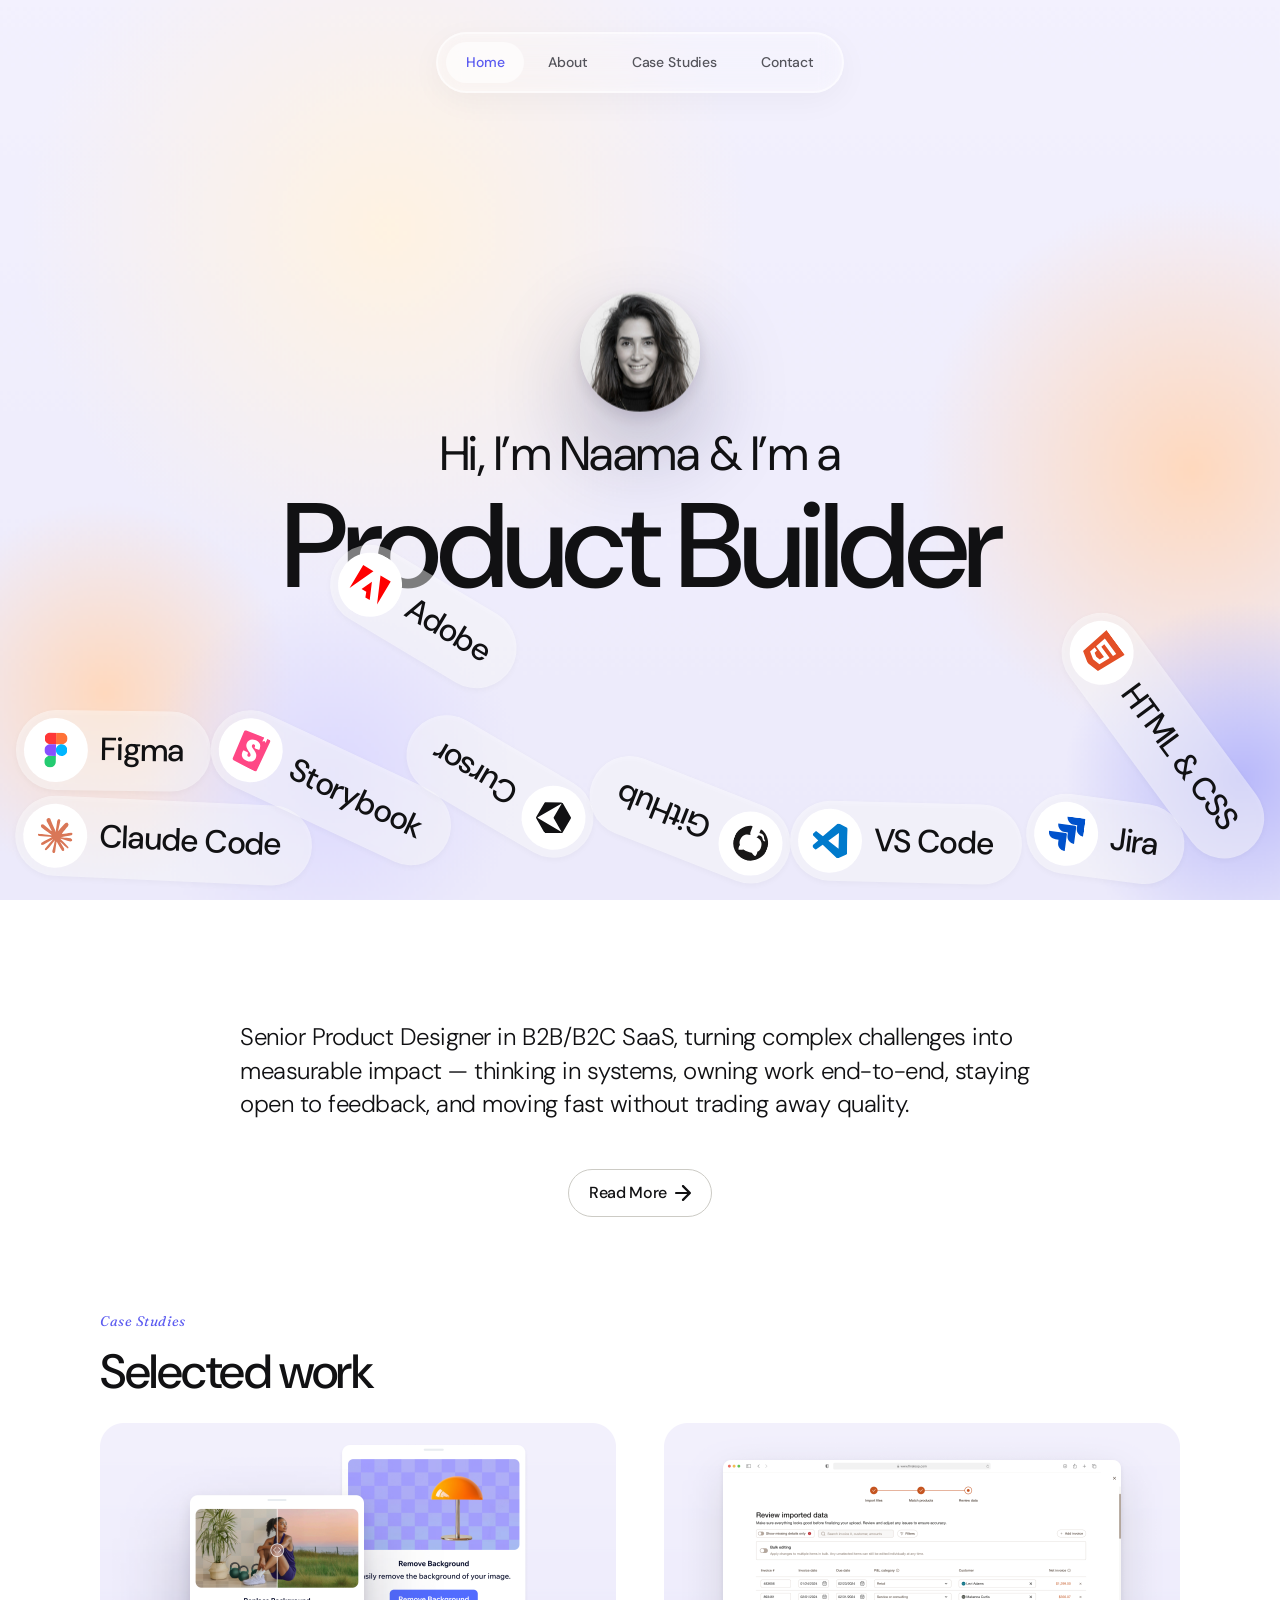
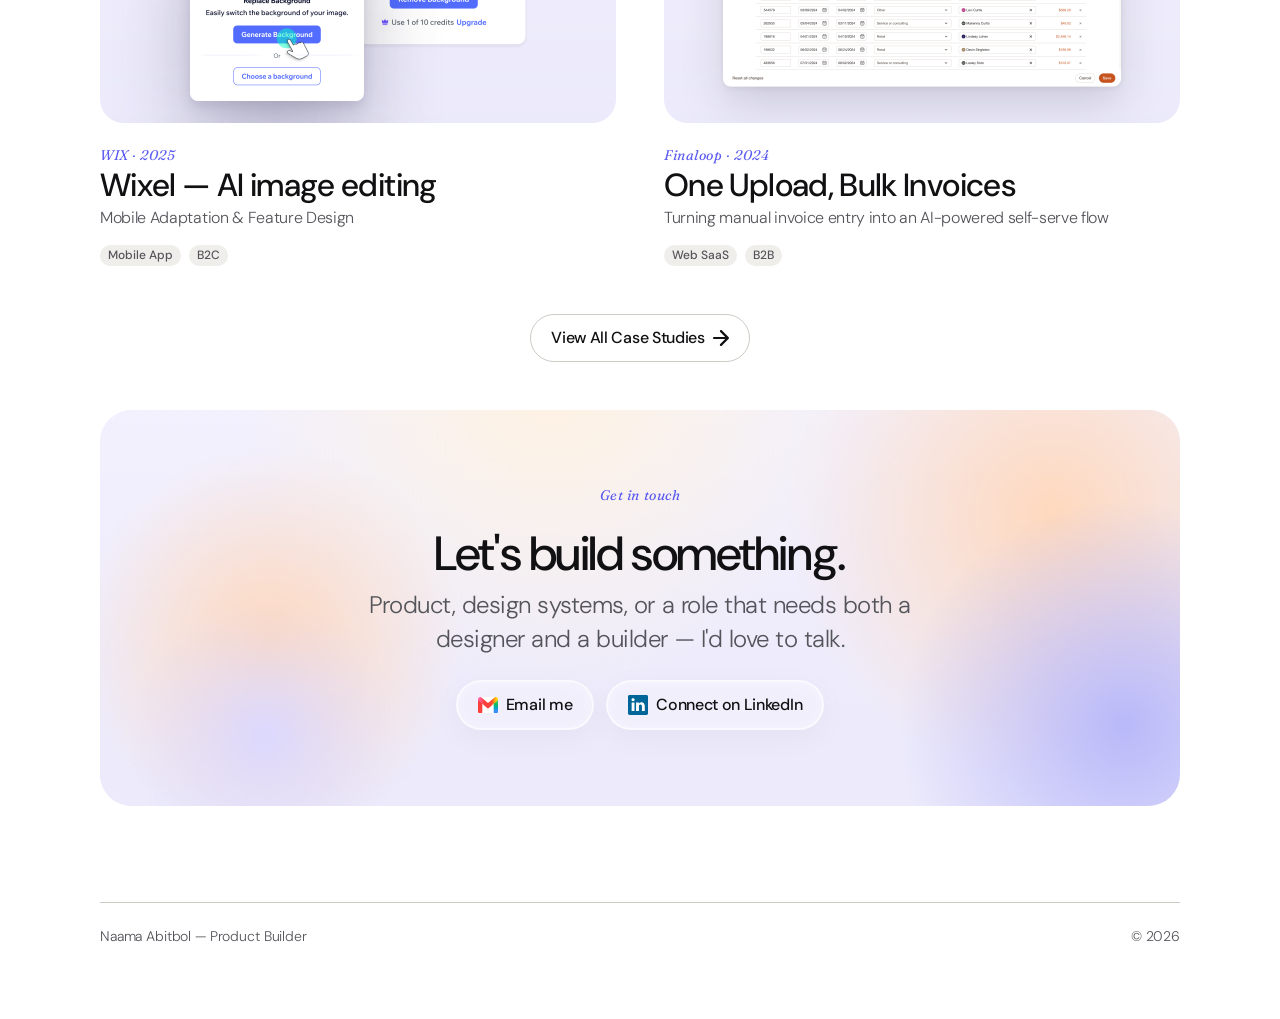
==== commit ee6a1e10: "Hero art: match Figma's 20px side margins; force instant back-scroll (א) Figma sits each header imag" ====
--- a/index.html
+++ b/index.html
@@ -11,7 +11,7 @@
   <link rel="stylesheet" href="css/tokens.css?v=6" />
   <link rel="stylesheet" href="css/site.css?v=25" />
   <link rel="stylesheet" href="css/components.css?v=7" />
-  <link rel="stylesheet" href="css/mobile.css?v=47" />
+  <link rel="stylesheet" href="css/mobile.css?v=53" />
 </head>
 <body>
 
@@ -144,7 +144,7 @@
 
   <script src="js/vendor/matter.min.js"></script>
   <script src="js/home-hero.js?v=7"></script>
-  <script src="js/site.js?v=3"></script>
+  <script src="js/site.js?v=4"></script>
   <script src="js/fill-button.js"></script>
   <script src="js/contact-glow.js"></script>
 </body>
--- a/css/mobile.css
+++ b/css/mobile.css
@@ -305,6 +305,43 @@
   .page-nav .tab-label { display: inline; }
   .page-nav .tab { padding: 8px 16px 8px 8px; }
 
+  /* ---- Hero art on mobile: she added the header image to every case-study
+     hero (Figma 438:7883 / 8327 / 8527 / 9298 / 9629). The desktop art is a
+     528×512 absolutely-composed box (was hidden on mobile) — un-hide it below
+     the copy and scale the whole composition down to fit the phone. The 528px
+     box is centred in the column and overflows it; .cs-hero's overflow:hidden
+     clips the empty sides, and the negative margin reclaims the empty space
+     the unscaled box would otherwise leave below the shrunk art. ---- */
+  .cs-hero-grid { row-gap: 24px; }
+  /* Figma sits the "hero image" at x=20, width 335 — i.e. the SAME 20px side
+     margins as the content block (438:9640/8538/7894). So fit every
+     composition to a 335 target: the centring margin is then a constant 20px
+     (they all start at their box's left edge), and only the per-page scale +
+     bottom-reclaim differ (overrides live in each page block).
+     transform-origin:top-left keeps the visual left edge at margin-left. */
+  .cs-hero-art {
+    display: block !important;
+    justify-self: start;
+    width: 528px;
+    height: 512px;
+    margin-left: calc((100% - 335px) / 2);
+    transform: scale(0.634);          /* 335 / 528 (Wixel default) */
+    transform-origin: top left;
+    margin-bottom: -187px;            /* 512 − 512×0.634 */
+  }
+  /* Freeze the hero-art entrance/float on mobile — the continuous float
+     overshoots the shrunk composition and gets clipped by .cs-hero. Rest
+     the cards at their static positions (mirror the reduced-motion rule). */
+  .cs-hero-art .rise-1, .cs-hero-art .rise-2, .cs-hero-art .rise-3 {
+    animation: none !important;
+    opacity: 1 !important;
+    transform: none !important;
+  }
+  .cs-hero-art .float-a, .cs-hero-art .float-b {
+    animation: none !important;
+    transform: none !important;
+  }
+
   /* ---- Carousels on mobile: replace the arrow chevrons with pagination
      dots (js/carousel-dots.js builds .dots-pagination after each scroller).
      One dot per card; the active dot tracks the card nearest centre. ---- */
@@ -513,6 +550,13 @@
 @media (max-width: 640px) {
 
   /* Insight cards: p-20 (Figma), not the desktop 20/24. */
+  /* Hero art is a wider composition (~639px natural) — scale it smaller so
+     it fits the 355 target, and reclaim its shorter height. */
+  [data-video-root="finaloop-page"] .cs-hero-art {
+    transform: scale(0.524);          /* 335 / 639 */
+    margin-bottom: -260px;
+  }
+
   [data-video-root="finaloop-page"] .insight-card { padding: 20px; }
   /* KPI cards have no ordinal number and a larger 24px title (438:8408). */
   [data-video-root="finaloop-page"] .kpi-card h4 { font-size: 24px; }
@@ -570,6 +614,13 @@
 @media (max-width: 640px) {
 
   /* Type scale (like Finaloop): section headings 24, highlight 32. */
+  /* Hero art = the design-system collage, which spills ~598px past its box —
+     scale it down further so the Avatar panel / swatches don't clip. */
+  [data-video-root="penny-page"] .cs-hero-art {
+    transform: scale(0.560);          /* 335 / 598 */
+    margin-bottom: -225px;
+  }
+
   [data-video-root="penny-page"] .cs-inner .h2-med { font-size: 24px; }
   [data-video-root="penny-page"] .cs-inner .h1 { font-size: 32px; }
   /* Penny highlight is py-16 in Figma (Finaloop is 24). */
@@ -699,6 +750,24 @@
    the phone.
    ============================================================ */
 @media (max-width: 640px) {
+
+  /* Hero art = a faded Safari window + a phone (natural ~619 wide, and its
+     box is 412 tall, not 512). Scale to the 355 target and reclaim off 412.
+     The shared animation-freeze zeroes .melio-safari's centring translate and
+     forces it opaque — restore both here. */
+  [data-cs-page="melio-redesign"] .cs-hero-art {
+    height: 412px;
+    transform: scale(0.541);          /* 335 / 619 */
+    margin-bottom: -189px;            /* 412 − 412×0.541 */
+  }
+  [data-cs-page="melio-redesign"] .melio-safari,
+  [data-cs-page="melio-redesign"] .melio-phone {
+    display: block !important;        /* the page hides these below 1100 — show them in the mobile hero */
+  }
+  [data-cs-page="melio-redesign"] .melio-safari {
+    transform: translateX(-50%) !important;
+    opacity: 0.7 !important;
+  }
 
   /* Type scale + TL;DR rhythm (Melio: section headings 24, highlight 32,
      TL;DR bullets gap-8 / label→text gap-12). */
@@ -879,6 +948,9 @@
      the page's own @1100 rule (.mo-art { display:none }). */
   [data-cs-page="melio-optimization"] .cs-hero-copy .h1 .cap-desktop { display: none; }
   [data-cs-page="melio-optimization"] .cs-hero-copy .h1 .cap-mobile { display: inline; }
+  /* Hero art = the 3 phones (natural 528×~482); scale 0.672 (default) but a
+     slightly larger reclaim since the phones end higher than the 512 box. */
+  [data-cs-page="melio-optimization"] .cs-hero-art { margin-bottom: -206px; }
 
   /* Insight / stat cards. Rows stay 2-up by default (Problem 6%/34%,
      Impact 6%/14%). Two research instances differ (Figma): the
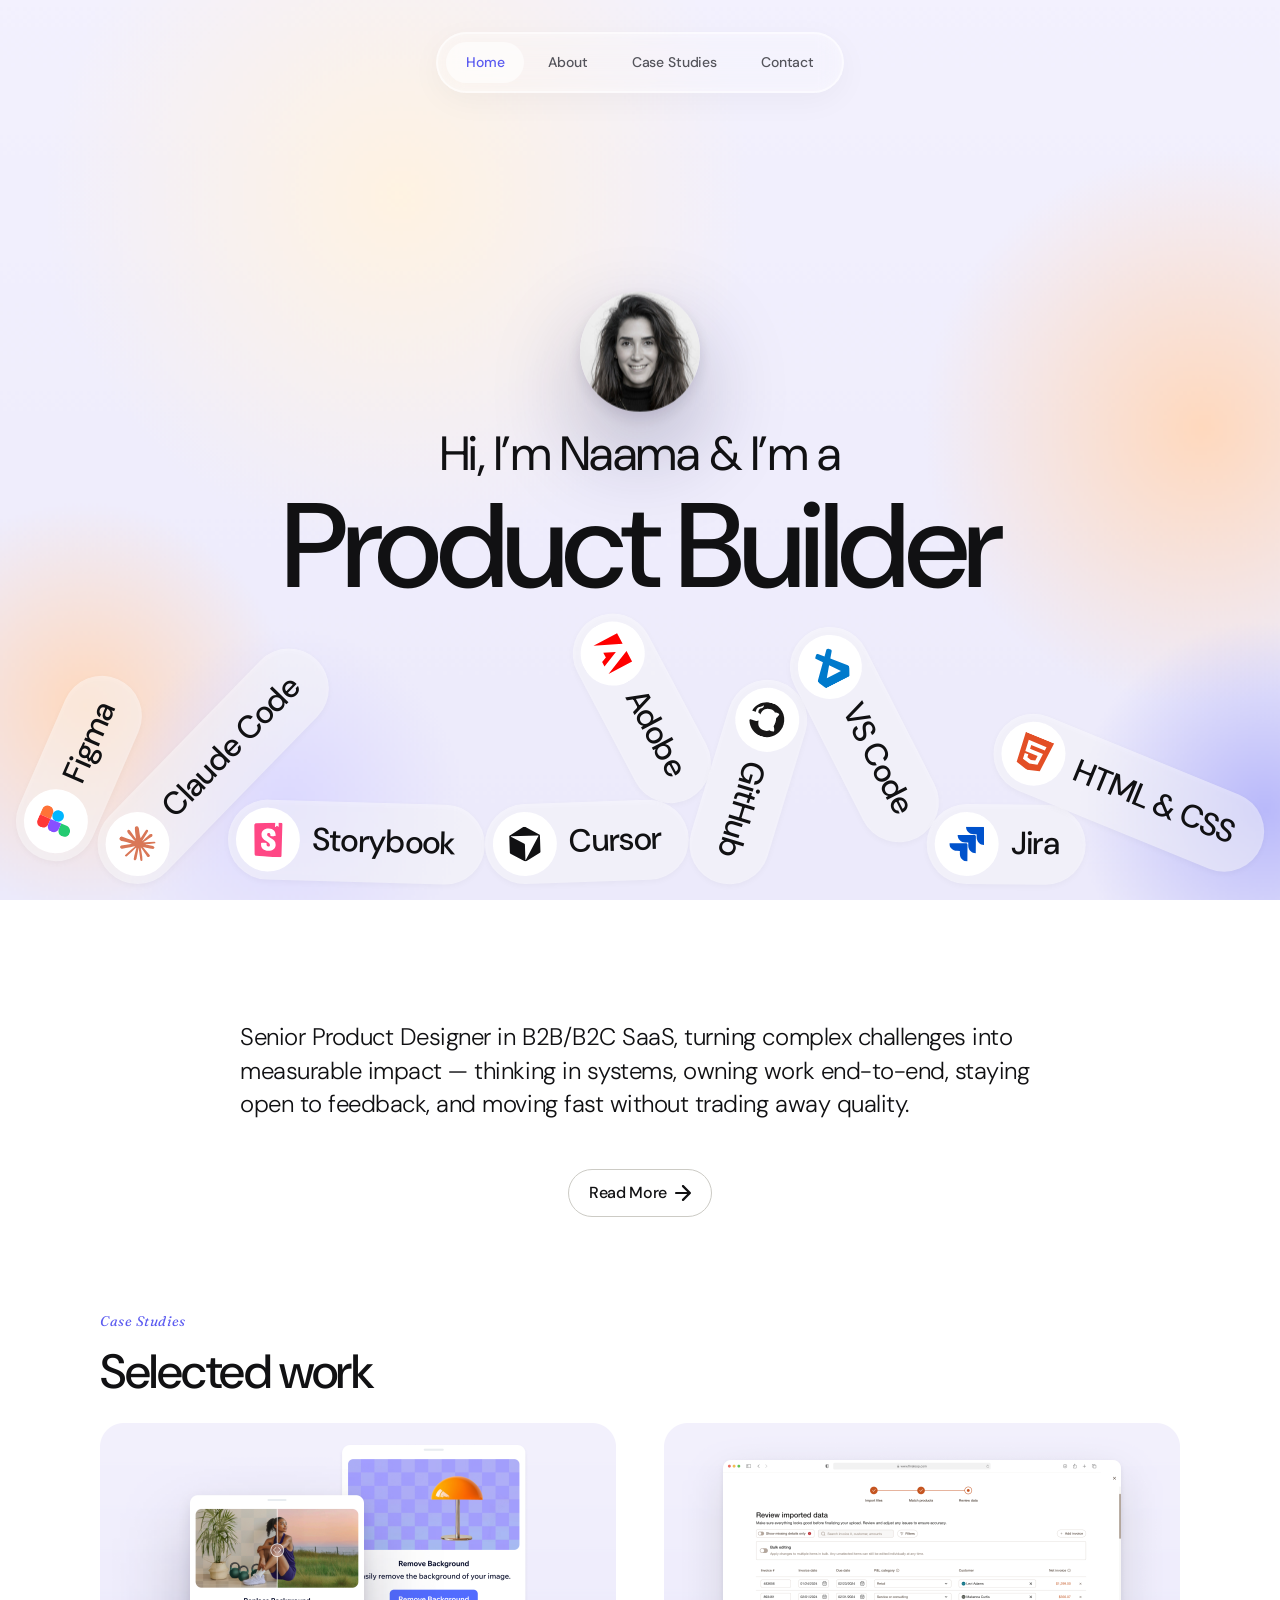
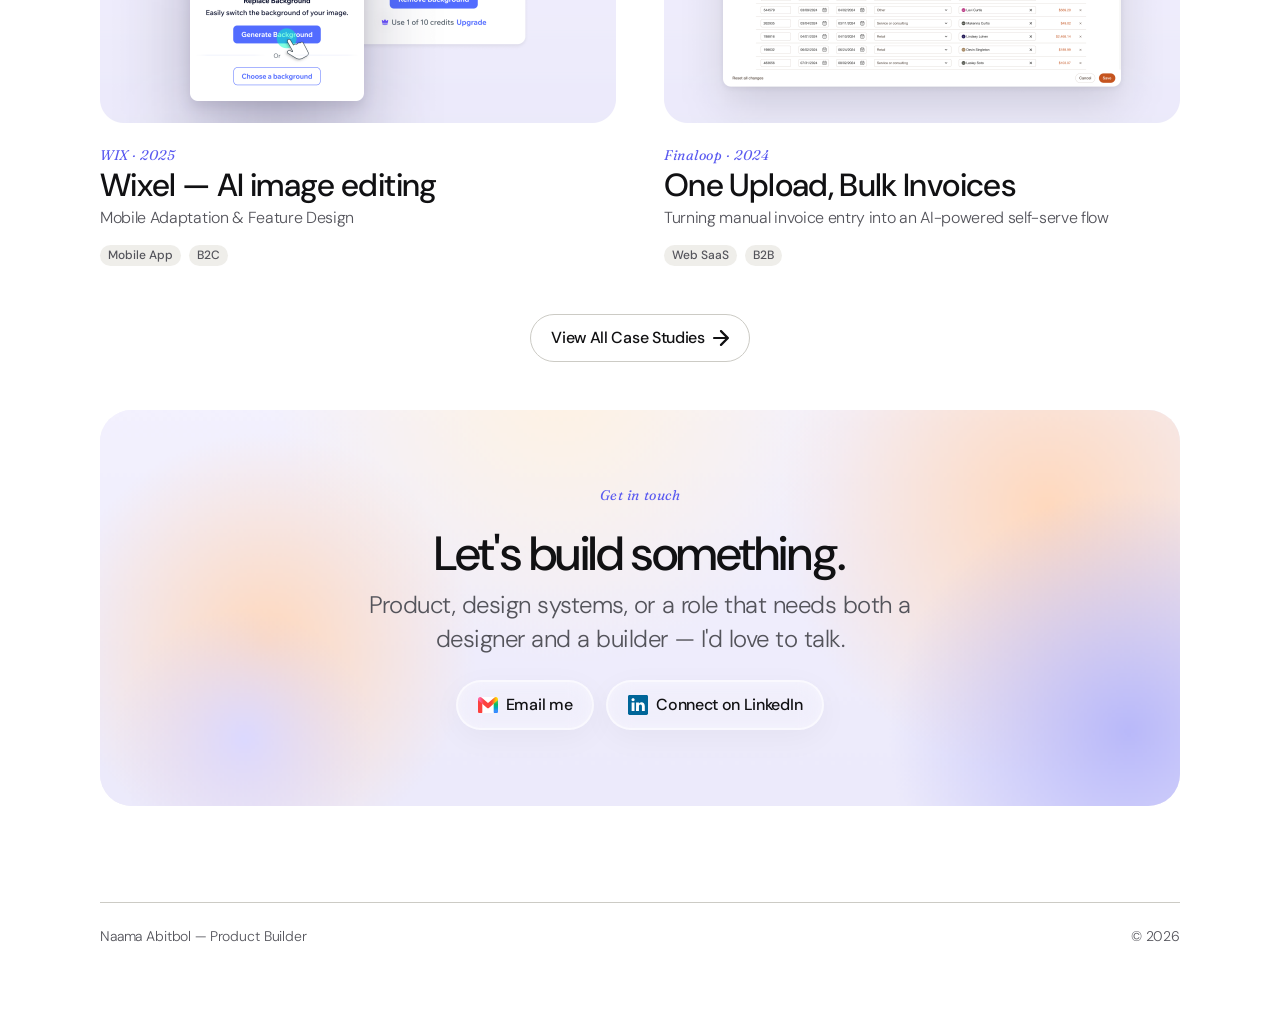
==== commit de6dcca9: "Home chips: stop the sim once settled on touch (no more "dancing") On mobile the chips could keep jo" ====
--- a/index.html
+++ b/index.html
@@ -143,7 +143,7 @@
   </div>
 
   <script src="js/vendor/matter.min.js"></script>
-  <script src="js/home-hero.js?v=7"></script>
+  <script src="js/home-hero.js?v=8"></script>
   <script src="js/site.js?v=4"></script>
   <script src="js/fill-button.js"></script>
   <script src="js/contact-glow.js"></script>
--- a/css/mobile.css
+++ b/css/mobile.css
@@ -18,6 +18,10 @@
    the ONE top-level rule in this file — it only affects new classes that
    exist on the case-study pages, so desktop is untouched. */
 .cap-mobile { display: none; }
+
+/* Penny's mobile hero art is a single Figma export shown only on the phone
+   (the desktop hero keeps its HTML composition). Hidden by default. */
+.penny-hero-mobile { display: none; }
 
 /* Carousel scroll-pagination dots (built by js/carousel-dots.js) exist
    only on the phone; on desktop the arrow controls stay. */
@@ -313,6 +317,8 @@
      clips the empty sides, and the negative margin reclaims the empty space
      the unscaled box would otherwise leave below the shrunk art. ---- */
   .cs-hero-grid { row-gap: 24px; }
+  /* Hero tag chips sit 8px apart in Figma (both axes), not 12 (438:*Container). */
+  .cs-hero-tags { gap: 8px; }
   /* Figma sits the "hero image" at x=20, width 335 — i.e. the SAME 20px side
      margins as the content block (438:9640/8538/7894). So fit every
      composition to a 335 target: the centring margin is then a constant 20px
@@ -614,11 +620,21 @@
 @media (max-width: 640px) {
 
   /* Type scale (like Finaloop): section headings 24, highlight 32. */
-  /* Hero art = the design-system collage, which spills ~598px past its box —
-     scale it down further so the Avatar panel / swatches don't clip. */
+  /* Hero art: the desktop HTML collage drifted from Figma (old 3-chip layout).
+     On mobile, drop it and show the exact Figma export (438:8538, updated
+     4-chip art) full-bleed — the export already bakes the 20px content margins
+     and the header gradient, so it lines up with the hero. */
   [data-video-root="penny-page"] .cs-hero-art {
-    transform: scale(0.560);          /* 335 / 598 */
-    margin-bottom: -225px;
+    transform: none;
+    width: 100%;
+    height: auto;
+    margin: 0;
+  }
+  [data-video-root="penny-page"] .penny-art .layer { display: none; }
+  [data-video-root="penny-page"] .penny-hero-mobile {
+    display: block;
+    width: 100%;
+    height: auto;
   }
 
   [data-video-root="penny-page"] .cs-inner .h2-med { font-size: 24px; }
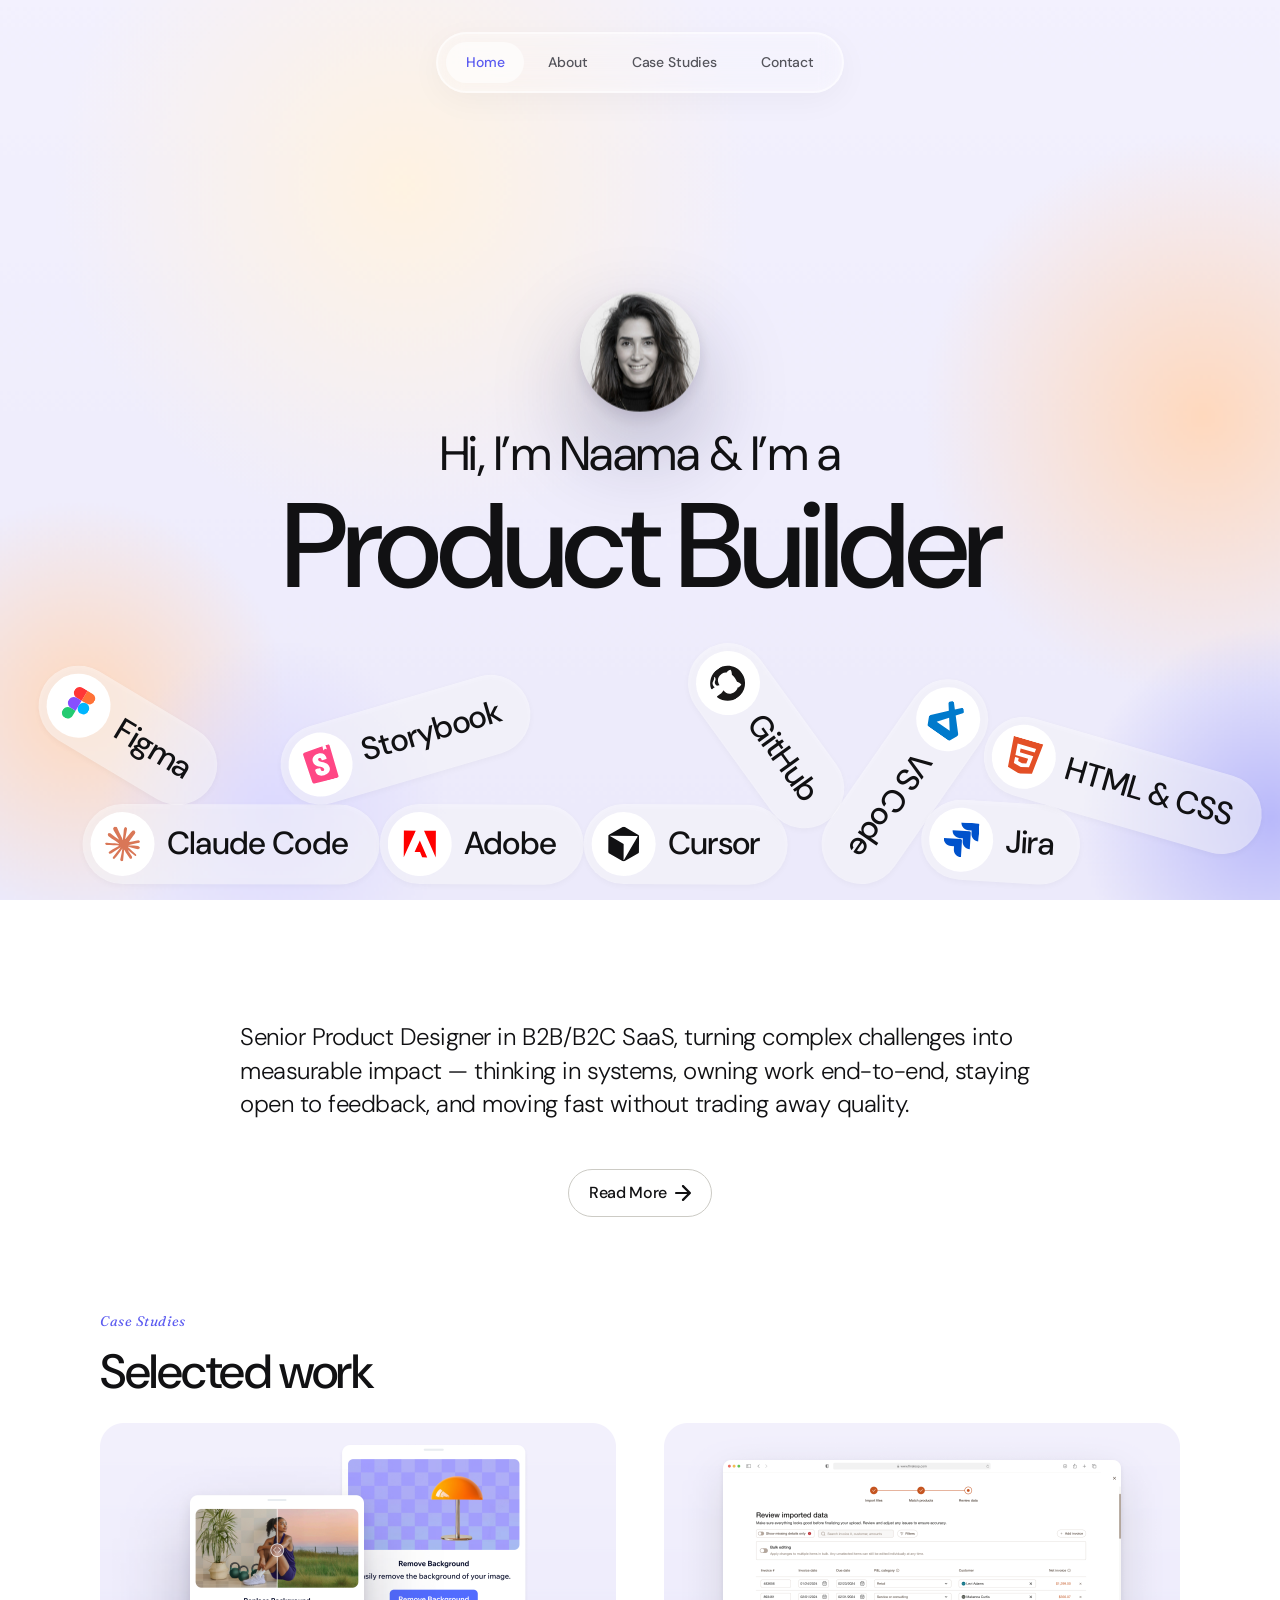
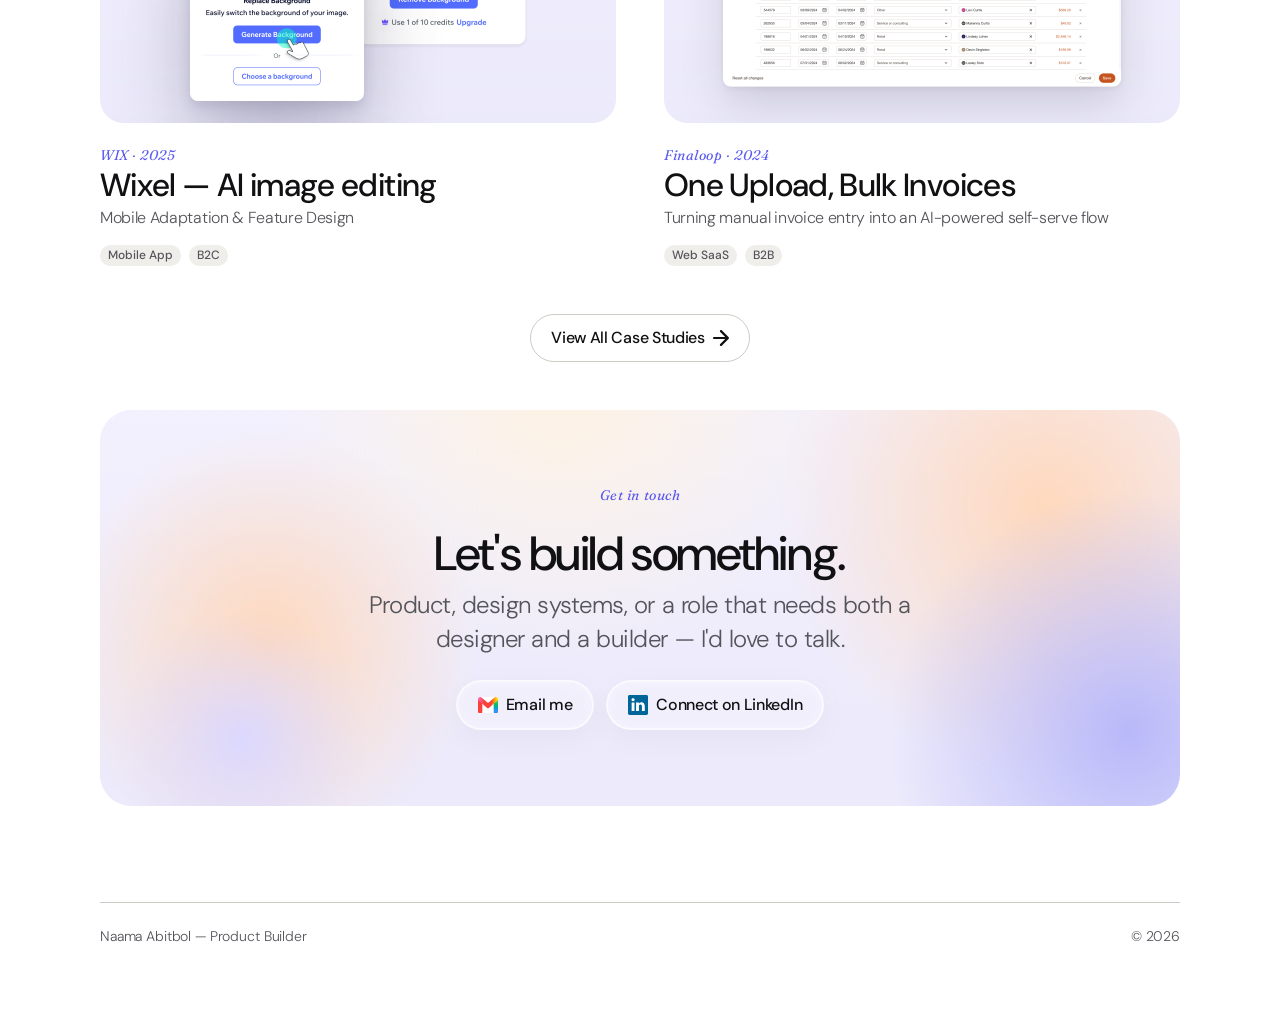
==== commit 81171b38: "Videos: poster + tap-to-play button (bulletproof on iOS); chips catch-up cap Videos: the poster <img" ====
--- a/index.html
+++ b/index.html
@@ -143,7 +143,7 @@
   </div>
 
   <script src="js/vendor/matter.min.js"></script>
-  <script src="js/home-hero.js?v=8"></script>
+  <script src="js/home-hero.js?v=9"></script>
   <script src="js/site.js?v=4"></script>
   <script src="js/fill-button.js"></script>
   <script src="js/contact-glow.js"></script>
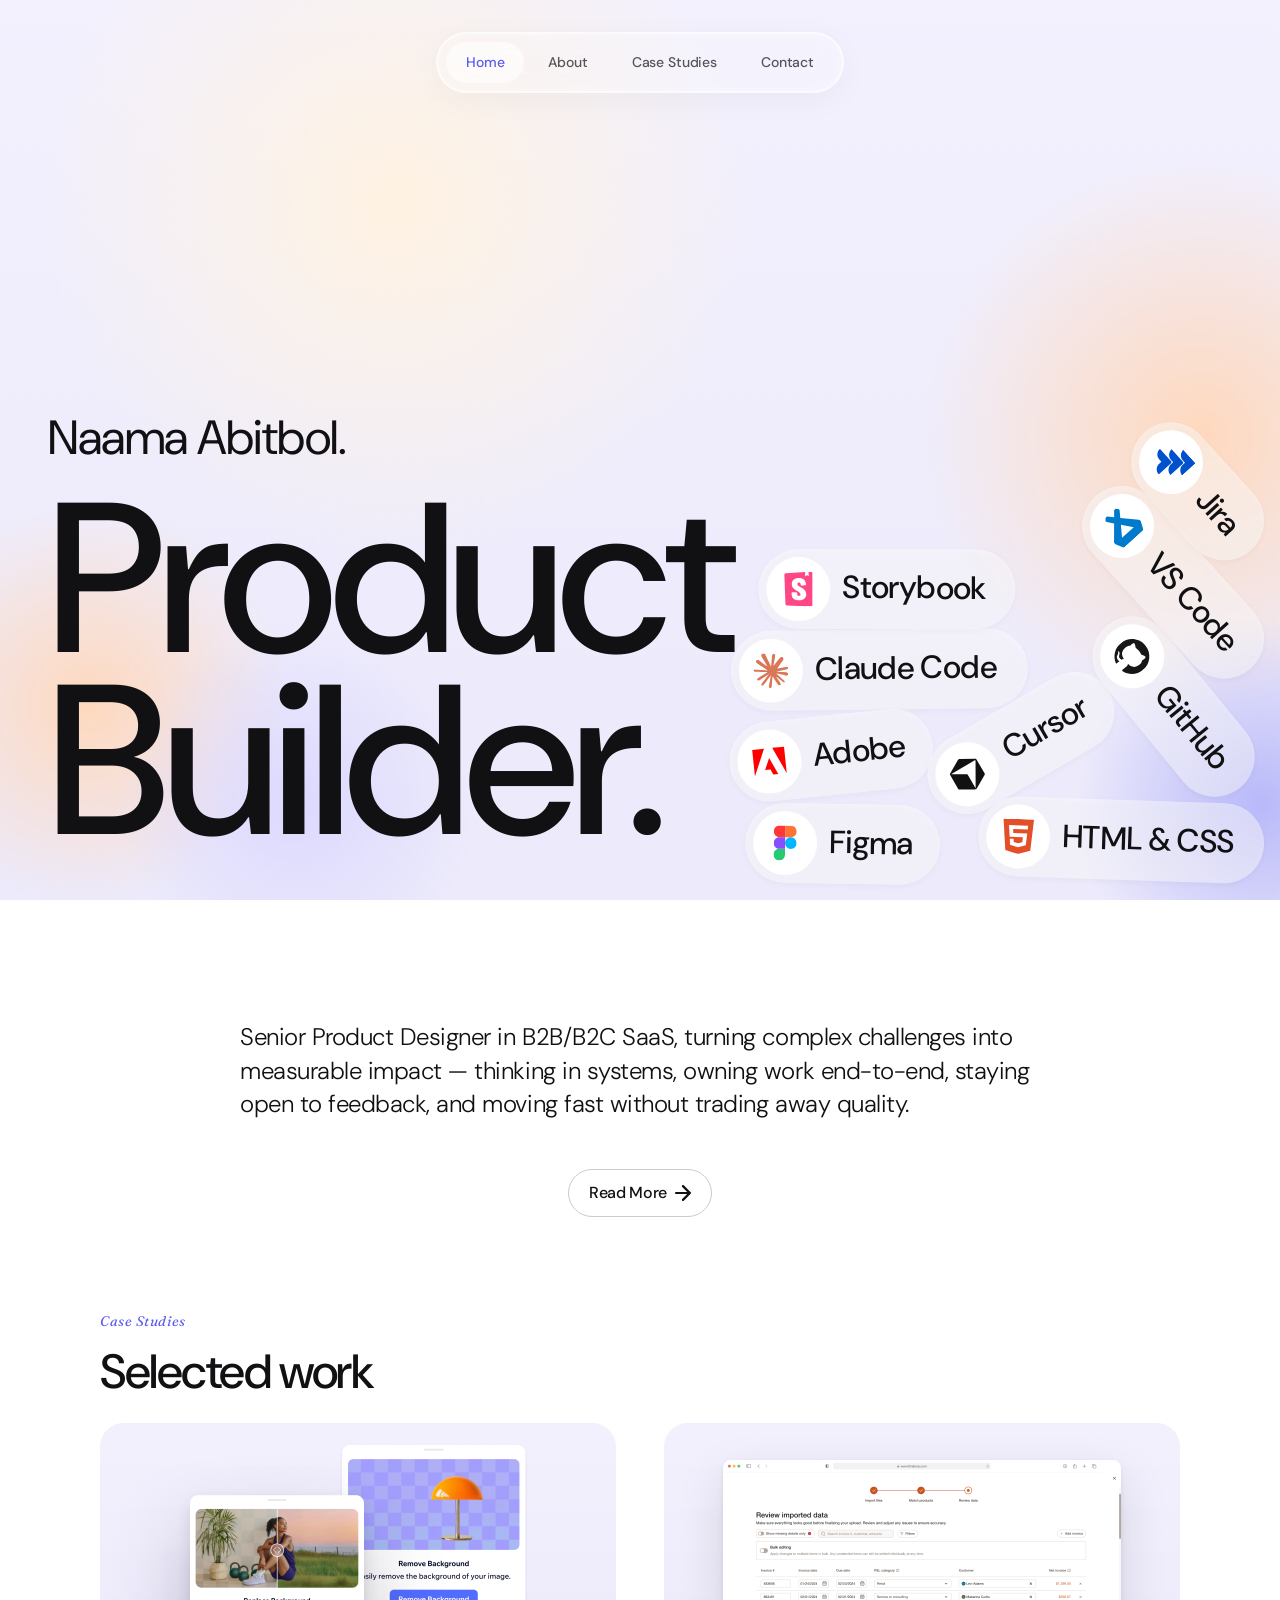
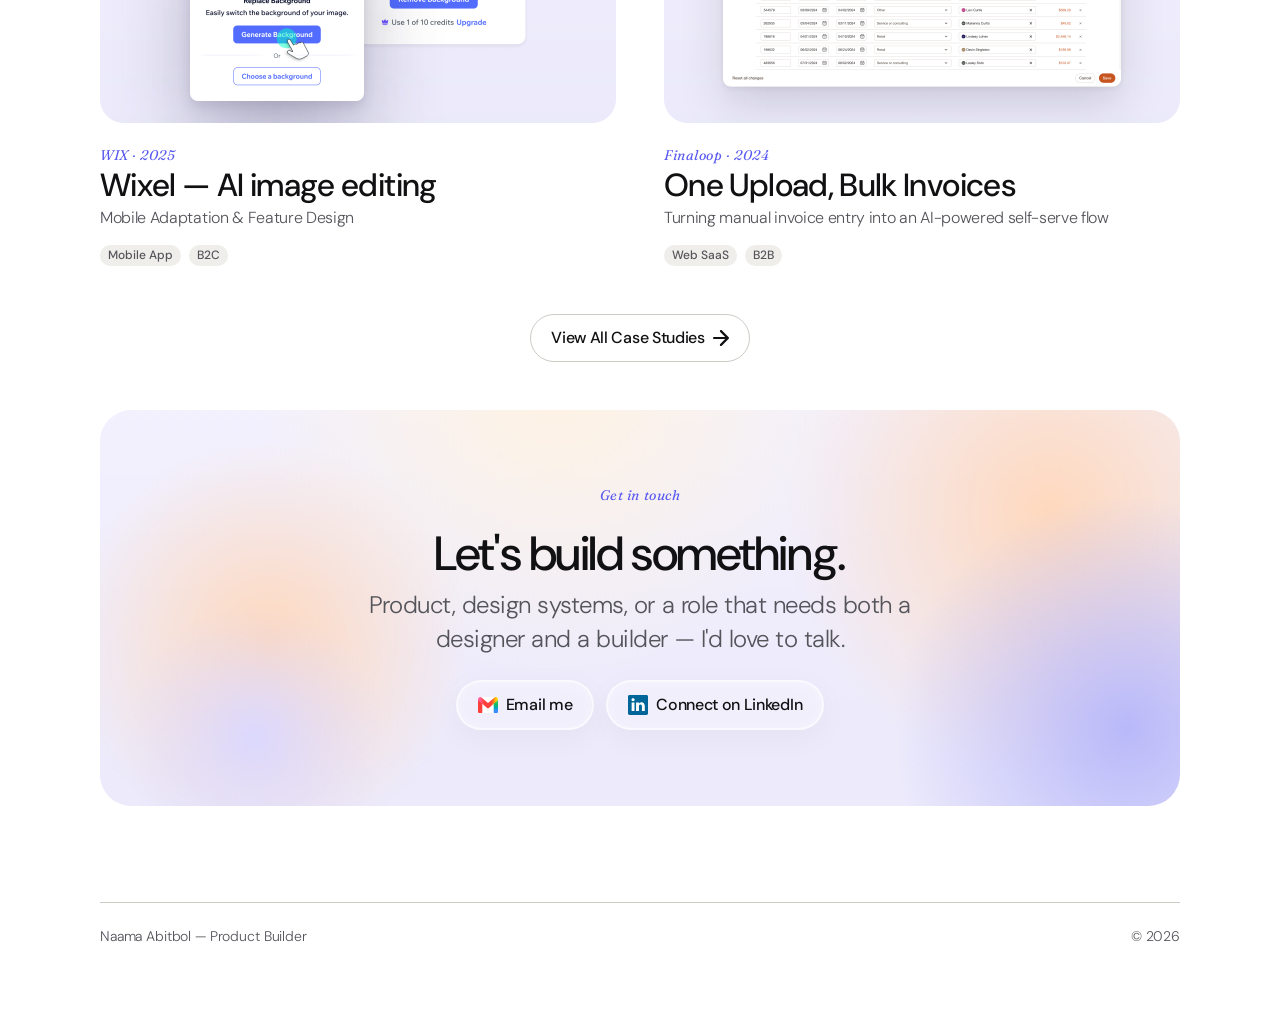
==== commit 43453cb5: "Hero + headings: sync the new Display styles from Figma Type ramp: Display is now 240/85/-3% (Figma " ====
--- a/index.html
+++ b/index.html
@@ -8,10 +8,10 @@
   <link rel="preconnect" href="https://fonts.gstatic.com" crossorigin />
   <link rel="stylesheet" href="https://fonts.googleapis.com/css2?family=DM+Sans:ital,opsz,wght@0,9..40,300..700;1,9..40,300..700&display=swap" />
   <link rel="stylesheet" href="https://fonts.googleapis.com/css2?family=Fraunces:ital,opsz,SOFT,WONK@1,9..144,0,1&display=swap" />
-  <link rel="stylesheet" href="css/tokens.css?v=6" />
-  <link rel="stylesheet" href="css/site.css?v=25" />
+  <link rel="stylesheet" href="css/tokens.css?v=8" />
+  <link rel="stylesheet" href="css/site.css?v=29" />
   <link rel="stylesheet" href="css/components.css?v=7" />
-  <link rel="stylesheet" href="css/mobile.css?v=53" />
+  <link rel="stylesheet" href="css/mobile.css?v=57" />
 </head>
 <body>
 
@@ -36,10 +36,9 @@
     <canvas id="hero-canvas" class="hero-canvas" aria-hidden="true"></canvas>
 
     <div class="hero-intro">
-      <img class="hero-profile" src="assets/home/profile.jpg" alt="Naama Abitbol" />
       <div class="hero-lines">
-        <p class="h2 line-1">Hi, I’m Naama &amp; I’m a</p>
-        <h1 class="display line-2">Product Builder</h1>
+        <p class="h2 line-1">Naama Abitbol.</p>
+        <h1 class="display line-2">Product Builder.</h1>
       </div>
     </div>
 
@@ -143,7 +142,7 @@
   </div>
 
   <script src="js/vendor/matter.min.js"></script>
-  <script src="js/home-hero.js?v=9"></script>
+  <script src="js/home-hero.js?v=13"></script>
   <script src="js/site.js?v=4"></script>
   <script src="js/fill-button.js"></script>
   <script src="js/contact-glow.js"></script>
--- a/css/tokens.css
+++ b/css/tokens.css
@@ -65,7 +65,8 @@
 }
 
 /* ---------- Type ramp (Desktop/*) ---------- */
-.display   { font-size: 120px; font-weight: 500; line-height: 1.05; letter-spacing: -0.04em; } /* Desktop/Display */
+.display   { font-size: 240px; font-weight: 500; line-height: 0.85; letter-spacing: -0.03em; } /* Desktop/Display */
+.display-2 { font-size: 120px; font-weight: 500; line-height: 1.05; letter-spacing: -0.02em; } /* Desktop/Display 2 (Display/XL) */
 .h1        { font-size: 76px;  font-weight: 500; line-height: 1.05; letter-spacing: -0.03em; } /* Desktop/Heading/H1 */
 .h2        { font-size: 48px;  font-weight: 400; line-height: 1.1;  letter-spacing: -0.01em; } /* Desktop/Heading/H2 */
 .h2-med    { font-size: 48px;  font-weight: 500; line-height: 1.1;  letter-spacing: -0.03em; } /* Desktop/Heading/H2 Medium */
--- a/css/site.css
+++ b/css/site.css
@@ -220,36 +220,28 @@
 .glow-periwinkle  { left: 68.1%; top: 60%;    width: 38.9%; height: 62.9%; background: rgba(185, 185, 250, 0.9); }
 
 
+/* Hero copy sits in the bottom-left corner of the frame (Figma 482:2056):
+   48px side margin, 48px off the floor, whatever the viewport height. */
 .hero-intro {
   position: absolute;
-  left: 50%;
-  top: 50%;
-  transform: translate(-50%, -50%);
-  width: min(1080px, 90%);
-  display: flex;
-  flex-direction: column;
-  align-items: center;
-  gap: var(--sm);
-  text-align: center;
+  left: var(--xxl);
+  bottom: var(--xxl);
+  width: calc(100% - var(--xxl) * 2);
+  display: flex;
+  flex-direction: column;
+  align-items: flex-start;
+  text-align: left;
   z-index: 10;
   pointer-events: none;
 }
-.hero-profile {
-  width: 120px;
-  height: 120px;
-  border-radius: var(--radius-full);
-  object-fit: cover;
-  box-shadow: 0 40px 90px rgba(30, 25, 60, 0.28), 0 6px 16px rgba(30, 25, 60, 0.12);
-}
 .hero-lines {
   display: flex;
   flex-direction: column;
-  gap: var(--3xs);
+  gap: var(--ml);
   width: 100%;
 }
 
 /* hero header entrance (preserved animation language) */
-.hero-profile,
 .hero-intro .line-1,
 .hero-intro .line-2 {
   opacity: 0;
@@ -373,7 +365,50 @@
   flex-direction: column;
   gap: var(--ml);
 }
-.about-intro .heading-block { display: flex; flex-direction: column; gap: var(--sm); }
+.about-intro .heading-block { position: relative; display: flex; flex-direction: column; gap: var(--sm); }
+
+/* Portrait floating over the heading (Figma 272:19711): 170px circle centred
+   at 400/328 of the 800×411 header, so it lands between "builder" and "habit".
+   It idles with a gentle bob and stays wherever it's dragged (js/portrait-drag.js). */
+.about-portrait {
+  position: absolute;
+  left: 39.4%;
+  top: 59.2%;
+  width: 21.25%;
+  aspect-ratio: 1 / 1;
+  z-index: 2;
+  touch-action: none;
+}
+/* JS writes the drag transform here */
+.about-portrait__drag { width: 100%; height: 100%; cursor: grab; will-change: transform; }
+.about-portrait__drag.is-dragging { cursor: grabbing; }
+/* idle bob, on its own layer so it never fights the drag transform */
+.about-portrait__float {
+  width: 100%;
+  height: 100%;
+  animation: about-portrait-float 6s ease-in-out infinite;
+}
+.about-portrait__drag.is-dragging .about-portrait__float { animation-play-state: paused; }
+.about-portrait__img {
+  width: 100%;
+  height: 100%;
+  border-radius: var(--radius-full);
+  object-fit: cover;
+  background: var(--white);
+  box-shadow: var(--shadow-float);
+  -webkit-user-select: none;
+  user-select: none;
+  -webkit-user-drag: none;
+  pointer-events: none;
+}
+@keyframes about-portrait-float {
+  0%   { transform: translateY(0) rotate(0deg); }
+  50%  { transform: translateY(-12px) rotate(-1.5deg); }
+  100% { transform: translateY(0) rotate(0deg); }
+}
+@media (prefers-reduced-motion: reduce) {
+  .about-portrait__float { animation: none; }
+}
 .about-intro p.para { color: var(--ink); }
 .about-intro .body-2-med { font-size: 20px; font-weight: 500; line-height: 1.4; letter-spacing: -0.03em; color: var(--ink); }
 
@@ -395,16 +430,19 @@
 }
 .recs .label-serif { letter-spacing: 4px; }
 .reviews {
-  background: var(--card);
-  border-radius: var(--radius-xl);
-  padding: var(--xxl);
+  background: transparent;
   display: flex;
   gap: var(--ml);
   overflow-x: auto;
   scroll-snap-type: x mandatory;
-  /* keep snap points inside the 48px padding (otherwise the first card snaps flush to the edge) */
-  scroll-padding: 0 var(--xxl);
+  scroll-padding: 0;
   -webkit-overflow-scrolling: touch;
+  /* Full-bleed to the right: the strip starts at the content margin but runs
+     off the right edge of the VIEWPORT, so the next card is cut by the screen
+     edge, not by the container. (50% = half the centred container's content
+     width, so 50% − 50vw is exactly the gap to the viewport edge.) */
+  margin-right: calc(50% - 50vw);
+  padding: 0 var(--xl) 0 0;   /* breathing room once scrolled to the last card */
 }
 .reviews::-webkit-scrollbar { height: 8px; }
 .reviews::-webkit-scrollbar-thumb { background: var(--line); border-radius: 999px; }
@@ -485,8 +523,15 @@
 /* ============================================================
    Responsive — mobile adaptation from the same tokens
    ============================================================ */
+/* Display is sized for the 1440 frame (240px across a 1344 column). Below that
+   it tracks the viewport at the same ratio so "Product Builder." keeps its
+   two-line break instead of overflowing. */
+@media (max-width: 1440px) {
+  .display { font-size: min(240px, 16.67vw); }
+}
 @media (max-width: 900px) {
   .display { font-size: 64px; letter-spacing: -0.05em; }
+  .display-2 { font-size: 56px; letter-spacing: -0.025em; }
   .h1 { font-size: 48px; }
   .h2, .h2-med { font-size: 36px; }
   .body-1 { font-size: 20px; }
@@ -505,11 +550,11 @@
 }
 @media (max-width: 540px) {
   .display { font-size: 48px; letter-spacing: -0.03em; }
+  .display-2 { font-size: 48px; letter-spacing: -0.01em; }
   .h1 { font-size: 40px; }
   .h2, .h2-med { font-size: 32px; }
   .h3, .h3-med { font-size: 24px; }
   .body-1 { font-size: 20px; }
-  .hero-profile { width: 96px; height: 96px; }
   .nav a { padding: var(--s) var(--sm); }
   .contact-section { height: auto; padding: var(--max) 0; }
   .contact-content { position: relative; inset: auto; padding: 0 var(--sm); }
--- a/css/mobile.css
+++ b/css/mobile.css
@@ -57,9 +57,9 @@
     border-radius: var(--radius-full);
   }
 
-  /* ---- Hero: lift the intro so the chips get room below it ---- */
-  .hero-intro { top: 42%; width: 92%; gap: 8px; }
-  .hero-profile { width: 104px; height: 104px; }
+  /* ---- Hero: the copy stays near the top on the phone (the desktop's
+     bottom anchor would put it under the chip pile), on the 20px margin ---- */
+  .hero-intro { left: 20px; top: 14%; bottom: auto; width: calc(100% - 40px); }
 
   /* ---- Main Container (Figma 438:7758): py-xxl(36), gap-max(54) ---- */
   .selected-work {
@@ -155,10 +155,14 @@
     gap: 12px;
     background: linear-gradient(180deg, #f3f1fe 0%, rgba(255, 255, 255, 0) 520px);
   }
-  .about-intro .h1 { font-size: 48px; line-height: 1.05; letter-spacing: -0.01em; }
-  /* Drop the desktop <br> so the heading wraps naturally on mobile:
-     "Designer by / craft, builder / by habit." (matches the design). */
-  .about-intro .h1 br { display: none; }
+  .about-intro .display-2 { font-size: 48px; line-height: 1.05; letter-spacing: -0.01em; }
+  /* The portrait overlaps a 120px heading; at 48px it would cover the words,
+     so on the phone it sits under the heading instead. */
+  .about-portrait {
+    position: static;
+    width: 140px;
+    margin-top: 4px;
+  }
   .about-intro .body-2-med { font-size: 16px; }
 
   /* ---- Reasons list: 16px, bold title on its own line (438:7815) ---- */
@@ -201,6 +205,11 @@
     padding: 0 20px 0 0;              /* first card at the 20px gutter; last card gets 20px */
     gap: 8px;
     scroll-padding-left: 0;
+    /* the desktop rule bleeds the strip past the container with a negative
+       right margin; here .recs already has padding-right:0, so the strip
+       reaches the edge on its own — keep the margin at 0 or the page gains a
+       horizontal scrollbar. */
+    margin-right: 0;
   }
   .reviews .review {
     flex: none;
@@ -233,7 +242,7 @@
     background: linear-gradient(180deg, #f3f1fe 0%, rgba(255, 255, 255, 0) 520px);
   }
   .cs-header .heading-block { gap: 12px; }   /* eyebrow → heading (sm) */
-  .cs-header .h1 { font-size: 48px; line-height: 1.05; letter-spacing: -0.01em; }
+  .cs-header .display-2 { font-size: 48px; line-height: 1.05; letter-spacing: -0.01em; }
 
   /* ---- Grid (438:7788): a single column of 335px cards, py-xxl(36)
      px-ml(20), gap-ml(20) between every card. ---- */
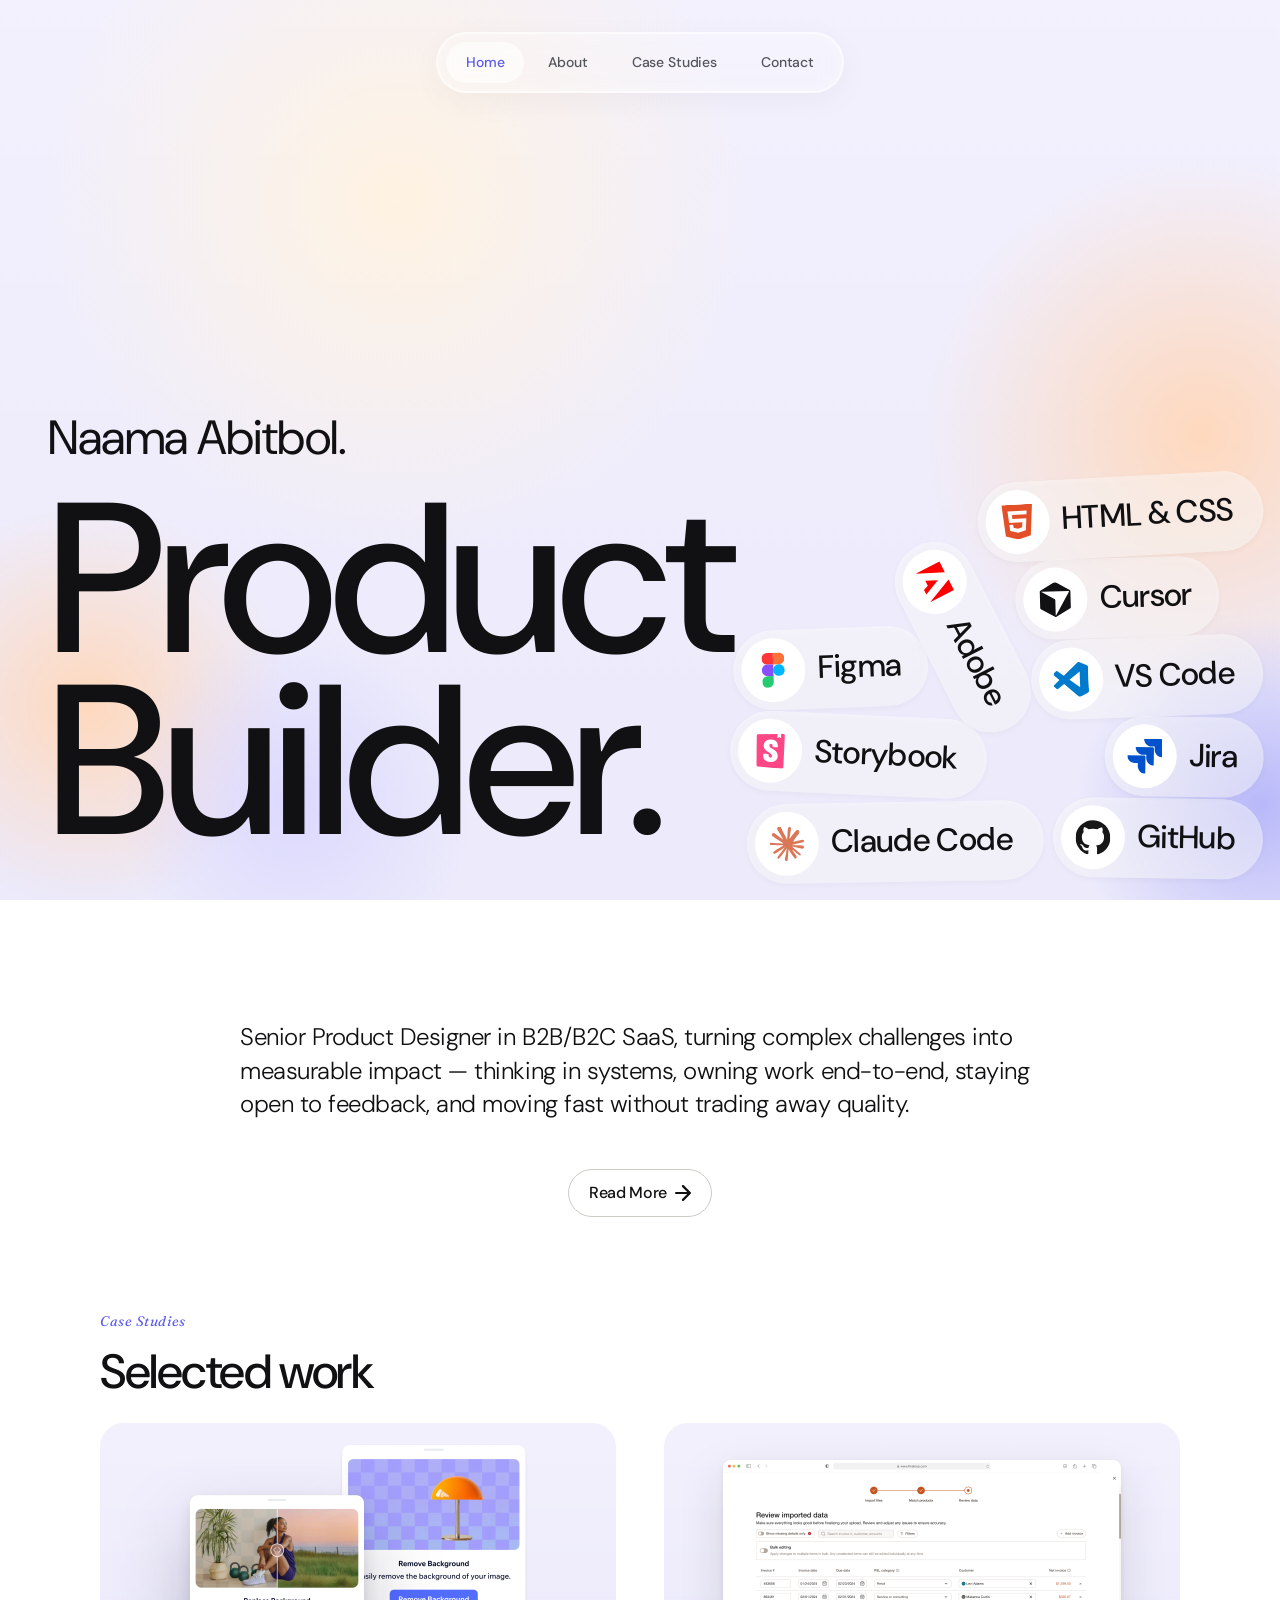
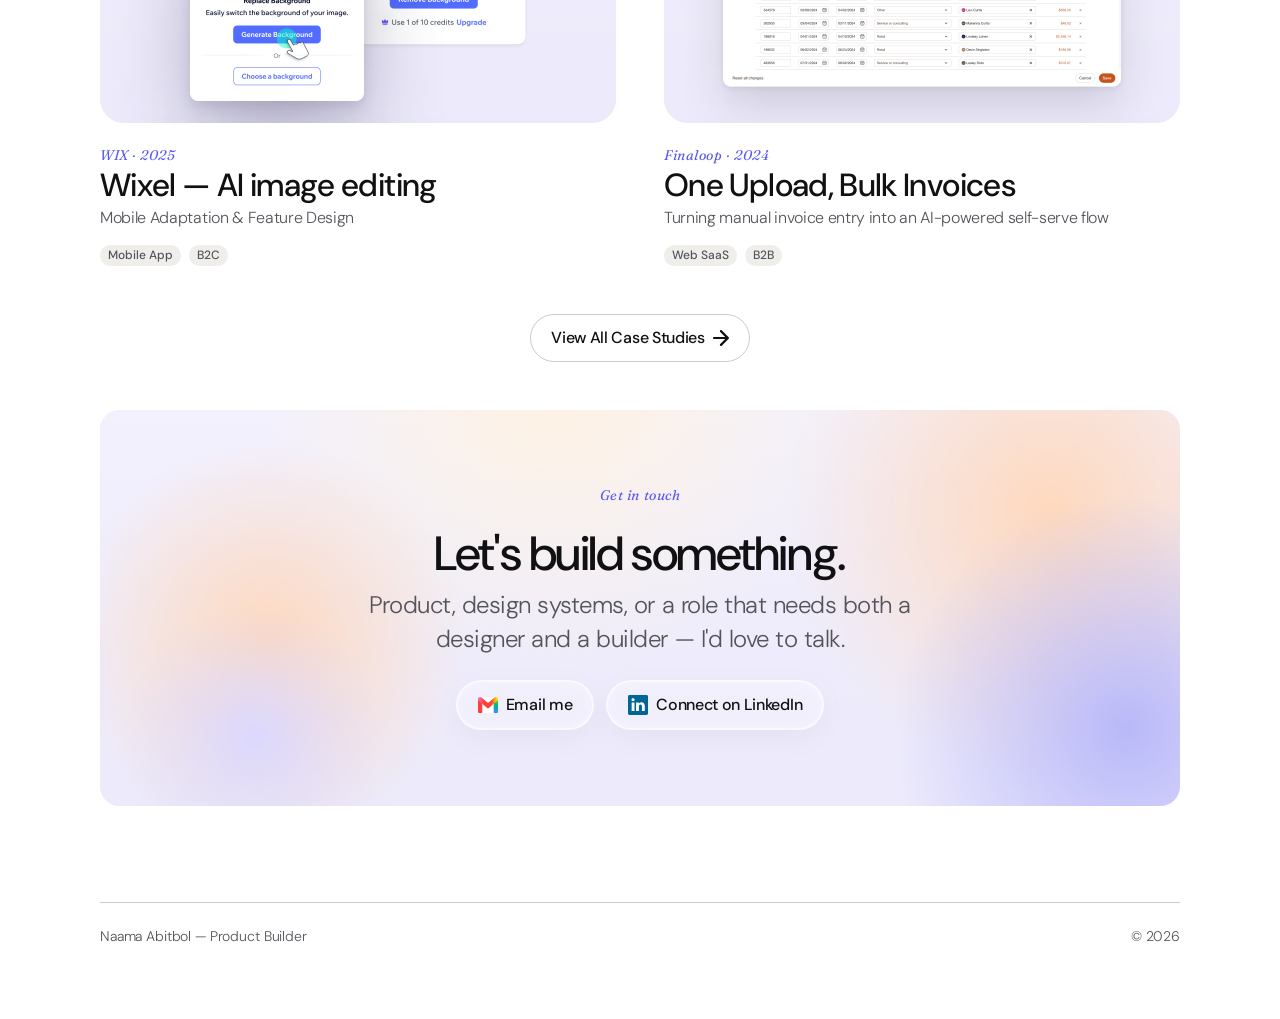
==== commit 3c39e411: "Cap card + container radii at 20 (large) and 16 (small) Everything that was on radius-xl (32) or rad" ====
--- a/index.html
+++ b/index.html
@@ -9,9 +9,9 @@
   <link rel="stylesheet" href="https://fonts.googleapis.com/css2?family=DM+Sans:ital,opsz,wght@0,9..40,300..700;1,9..40,300..700&display=swap" />
   <link rel="stylesheet" href="https://fonts.googleapis.com/css2?family=Fraunces:ital,opsz,SOFT,WONK@1,9..144,0,1&display=swap" />
   <link rel="stylesheet" href="css/tokens.css?v=8" />
-  <link rel="stylesheet" href="css/site.css?v=29" />
+  <link rel="stylesheet" href="css/site.css?v=30" />
   <link rel="stylesheet" href="css/components.css?v=7" />
-  <link rel="stylesheet" href="css/mobile.css?v=57" />
+  <link rel="stylesheet" href="css/mobile.css?v=58" />
 </head>
 <body>
 
--- a/css/site.css
+++ b/css/site.css
@@ -132,7 +132,7 @@
 .contact-section {
   position: relative;
   height: 396px;
-  border-radius: var(--radius-xl);
+  border-radius: var(--radius-md);
   overflow: hidden;
   background:
     radial-gradient(closest-side at 38% -6%, rgba(255, 243, 226, 1), rgba(255, 243, 226, 0) 78%),
@@ -451,7 +451,7 @@
   width: 744px;
   max-width: 82vw;
   border: 1px solid var(--line);
-  border-radius: var(--radius-lg);
+  border-radius: var(--radius-md);
   overflow: hidden;
   scroll-snap-align: start;
   background: #fff;
--- a/css/mobile.css
+++ b/css/mobile.css
@@ -666,7 +666,7 @@
   [data-video-root="penny-page"] .bubble::after { display: none; }
 
   /* Big single images (atomic components, etc.): radius 12, not 32. */
-  [data-video-root="penny-page"] .cs-inner img[style*="radius-xl"] { border-radius: 12px !important; }
+  [data-video-root="penny-page"] .cs-inner img[style*="radius-md"] { border-radius: 12px !important; }
 
   /* Color-contrast block is a WHITE card (438:8707) — the shared rule
      makes case-cards bare, so restore its fill (it carries an inline
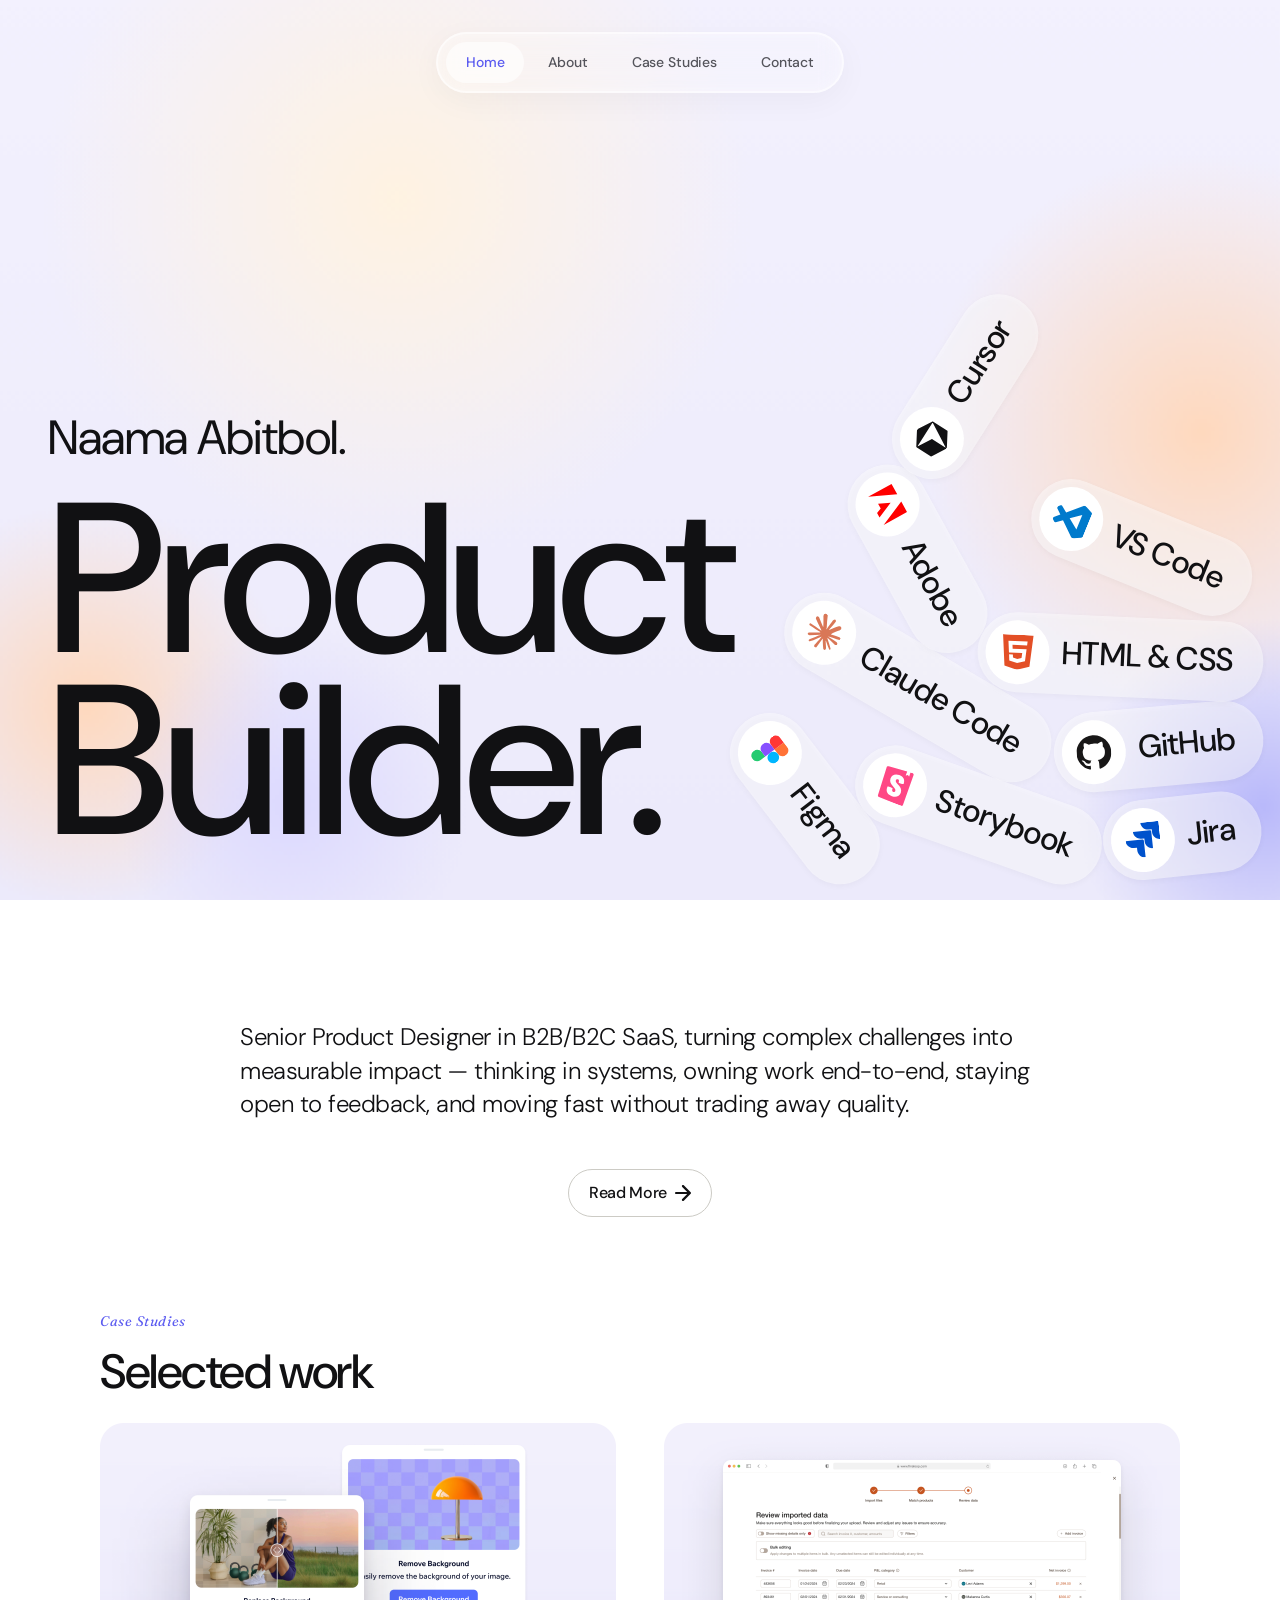
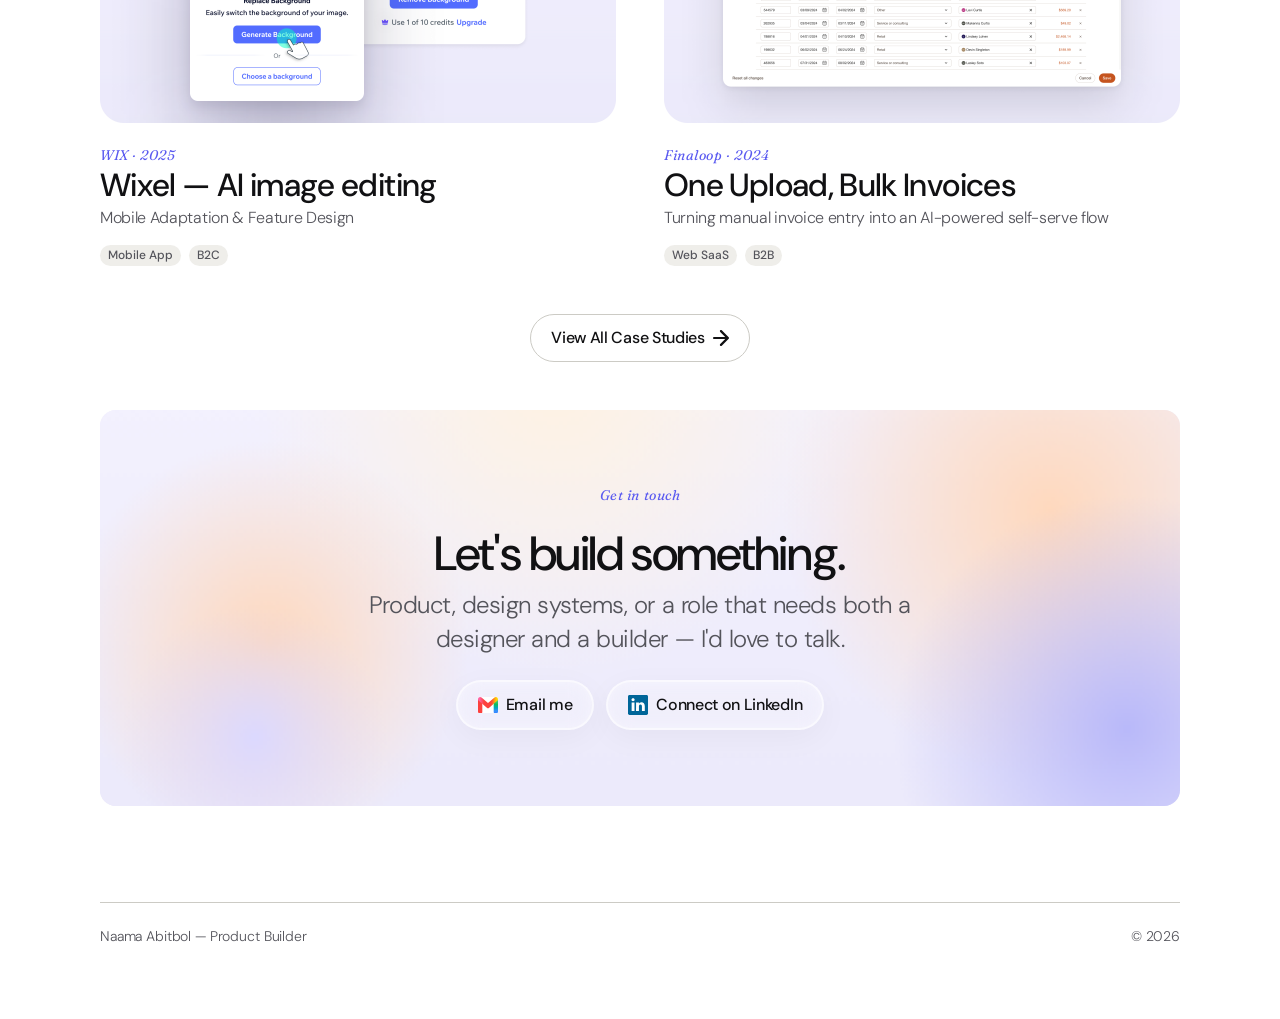
==== commit c0a2c3da: "Tighten card radii again: 16 large, 8 small One step down from the last pass. Large cards and contai" ====
--- a/index.html
+++ b/index.html
@@ -9,9 +9,9 @@
   <link rel="stylesheet" href="https://fonts.googleapis.com/css2?family=DM+Sans:ital,opsz,wght@0,9..40,300..700;1,9..40,300..700&display=swap" />
   <link rel="stylesheet" href="https://fonts.googleapis.com/css2?family=Fraunces:ital,opsz,SOFT,WONK@1,9..144,0,1&display=swap" />
   <link rel="stylesheet" href="css/tokens.css?v=8" />
-  <link rel="stylesheet" href="css/site.css?v=30" />
+  <link rel="stylesheet" href="css/site.css?v=31" />
   <link rel="stylesheet" href="css/components.css?v=7" />
-  <link rel="stylesheet" href="css/mobile.css?v=58" />
+  <link rel="stylesheet" href="css/mobile.css?v=59" />
 </head>
 <body>
 
--- a/css/site.css
+++ b/css/site.css
@@ -68,7 +68,7 @@
 /* cover: rounded image; shadow lifts on hover, presses in on click */
 .project-card .cover {
   height: 300px;
-  border-radius: var(--radius-md);
+  border-radius: var(--radius-sm);
   background: linear-gradient(to bottom, var(--grad-top), var(--grad-bottom));
   overflow: hidden;
   transition: box-shadow 0.3s ease;
@@ -132,7 +132,7 @@
 .contact-section {
   position: relative;
   height: 396px;
-  border-radius: var(--radius-md);
+  border-radius: var(--radius-sm);
   overflow: hidden;
   background:
     radial-gradient(closest-side at 38% -6%, rgba(255, 243, 226, 1), rgba(255, 243, 226, 0) 78%),
@@ -451,7 +451,7 @@
   width: 744px;
   max-width: 82vw;
   border: 1px solid var(--line);
-  border-radius: var(--radius-md);
+  border-radius: var(--radius-sm);
   overflow: hidden;
   scroll-snap-align: start;
   background: #fff;
--- a/css/mobile.css
+++ b/css/mobile.css
@@ -665,8 +665,9 @@
   }
   [data-video-root="penny-page"] .bubble::after { display: none; }
 
-  /* Big single images (atomic components, etc.): radius 12, not 32. */
-  [data-video-root="penny-page"] .cs-inner img[style*="radius-md"] { border-radius: 12px !important; }
+  /* Big single images (atomic components, etc.): radius 12 on the phone.
+     Keyed on a class, not on the inline radius token — the token moves. */
+  [data-video-root="penny-page"] .cs-inner img.img-wide { border-radius: 12px !important; }
 
   /* Color-contrast block is a WHITE card (438:8707) — the shared rule
      makes case-cards bare, so restore its fill (it carries an inline
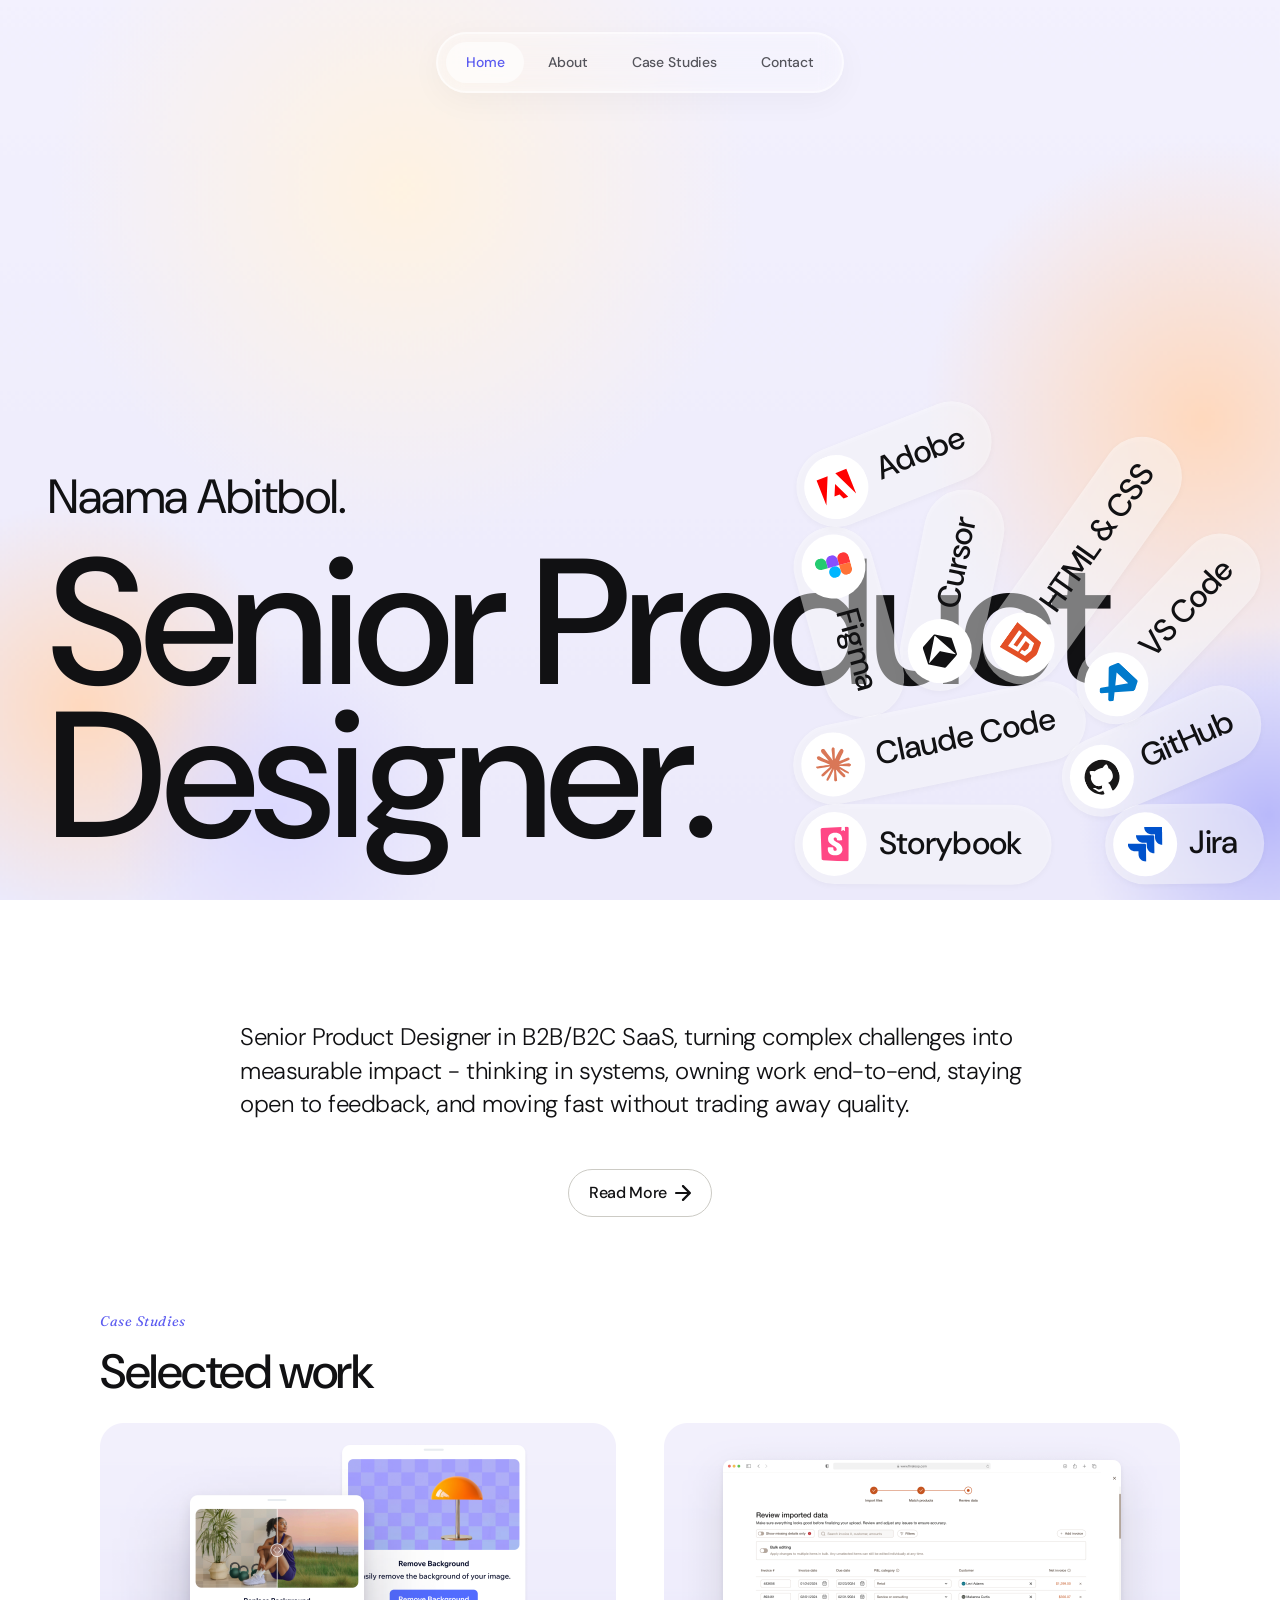
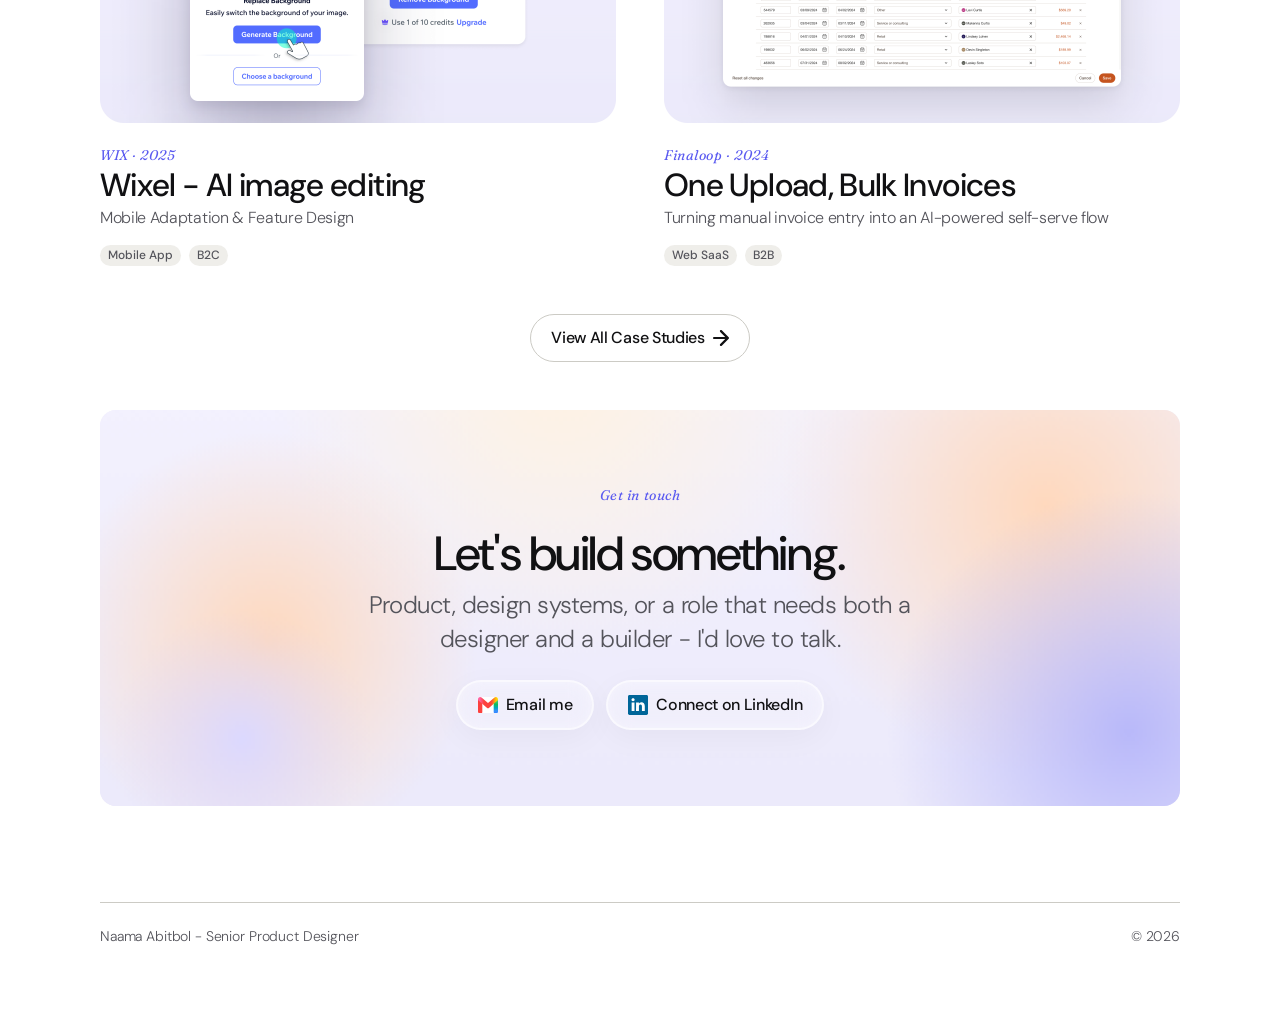
==== commit 3f367ff2: "Rebrand to "Senior Product Designer" + em dashes to hyphens - Replace "Product Builder" with "Senior" ====
--- a/index.html
+++ b/index.html
@@ -3,13 +3,13 @@
 <head>
   <meta charset="UTF-8" />
   <meta name="viewport" content="width=device-width, initial-scale=1.0" />
-  <title>Naama Abitbol — Product Builder</title>
+  <title>Naama Abitbol - Senior Product Designer</title>
   <link rel="preconnect" href="https://fonts.googleapis.com" />
   <link rel="preconnect" href="https://fonts.gstatic.com" crossorigin />
   <link rel="stylesheet" href="https://fonts.googleapis.com/css2?family=DM+Sans:ital,opsz,wght@0,9..40,300..700;1,9..40,300..700&display=swap" />
   <link rel="stylesheet" href="https://fonts.googleapis.com/css2?family=Fraunces:ital,opsz,SOFT,WONK@1,9..144,0,1&display=swap" />
   <link rel="stylesheet" href="css/tokens.css?v=8" />
-  <link rel="stylesheet" href="css/site.css?v=31" />
+  <link rel="stylesheet" href="css/site.css?v=32" />
   <link rel="stylesheet" href="css/components.css?v=7" />
   <link rel="stylesheet" href="css/mobile.css?v=59" />
 </head>
@@ -38,7 +38,7 @@
     <div class="hero-intro">
       <div class="hero-lines">
         <p class="h2 line-1">Naama Abitbol.</p>
-        <h1 class="display line-2">Product Builder.</h1>
+        <h1 class="display line-2">Senior Product Designer.</h1>
       </div>
     </div>
 
@@ -62,7 +62,7 @@
   <!-- Selected Work -->
   <section class="selected-work">
     <div class="home-bio reveal">
-      <p class="body-1">Senior Product Designer in B2B/B2C SaaS, turning complex challenges into measurable impact — thinking in systems, owning work end-to-end, staying open to feedback, and moving fast without trading away quality.</p>
+      <p class="body-1">Senior Product Designer in B2B/B2C SaaS, turning complex challenges into measurable impact - thinking in systems, owning work end-to-end, staying open to feedback, and moving fast without trading away quality.</p>
       <a class="btn" href="about.html">Read More<span class="btn-icon arrow-nudge"><img src="assets/shared/icons/arrow-right-s.svg" alt="" /></span></a>
     </div>
     <div class="work-content">
@@ -72,13 +72,13 @@
       </div>
       <div class="work-cards">
         <a class="project-card reveal" href="projects/wixel.html">
-          <div class="cover"><img src="assets/home/cover-wixel.png?v=2" alt="Wixel — AI image editing" loading="lazy" style="width:100%;height:100%;object-fit:cover;display:block;" /></div>
+          <div class="cover"><img src="assets/home/cover-wixel.png?v=2" alt="Wixel - AI image editing" loading="lazy" style="width:100%;height:100%;object-fit:cover;display:block;" /></div>
           <div class="card-body">
             <div class="card-head">
               <p class="label-serif">WIX · 2025</p>
               <div class="card-title-row">
                 <div class="text-block">
-                    <h3 class="h3-med">Wixel — AI image editing</h3>
+                    <h3 class="h3-med">Wixel - AI image editing</h3>
                     <p class="body-3 desc">Mobile Adaptation &amp; Feature Design</p>
                 </div>
                 <span class="card-arrow" aria-hidden="true"><img src="assets/shared/icons/arrow-right-16.svg" alt="" /></span>
@@ -121,7 +121,7 @@
         <p class="label-serif">Get in touch</p>
         <div class="contact-body">
           <h2 class="h2-med">Let's build something.</h2>
-          <p class="body-1 sub">Product, design systems, or a role that needs both a designer and a builder — I'd love to talk.</p>
+          <p class="body-1 sub">Product, design systems, or a role that needs both a designer and a builder - I'd love to talk.</p>
         </div>
         <div class="contact-actions">
           <a class="btn btn-plain" href="mailto:naamaabut@gmail.com"><span class="btn-icon-20"><img src="assets/shared/icons/logo-gmail.svg?v=2" alt="" /></span>Email me</a>
@@ -135,7 +135,7 @@
   <div class="footer-margin" style="max-width: 1080px; padding-top: var(--xxl);">
     <footer class="footer">
       <div class="footer-inner">
-        <p>Naama Abitbol — Product Builder</p>
+        <p>Naama Abitbol - Senior Product Designer</p>
         <p>© 2026</p>
       </div>
     </footer>
--- a/css/site.css
+++ b/css/site.css
@@ -523,11 +523,12 @@
 /* ============================================================
    Responsive — mobile adaptation from the same tokens
    ============================================================ */
-/* Display is sized for the 1440 frame (240px across a 1344 column). Below that
-   it tracks the viewport at the same ratio so "Product Builder." keeps its
-   two-line break instead of overflowing. */
-@media (max-width: 1440px) {
-  .display { font-size: min(240px, 16.67vw); }
+/* Hero display: "Senior Product Designer." holds a two-line break
+   ("Senior Product" / "Designer.") across every desktop width. 14vw tracks the
+   viewport down to ~900px and caps at 210px on wide monitors; below 900px the
+   mobile sizes (64/48px) take over. */
+@media (min-width: 901px) {
+  .display { font-size: min(210px, 14vw); }
 }
 @media (max-width: 900px) {
   .display { font-size: 64px; letter-spacing: -0.05em; }
